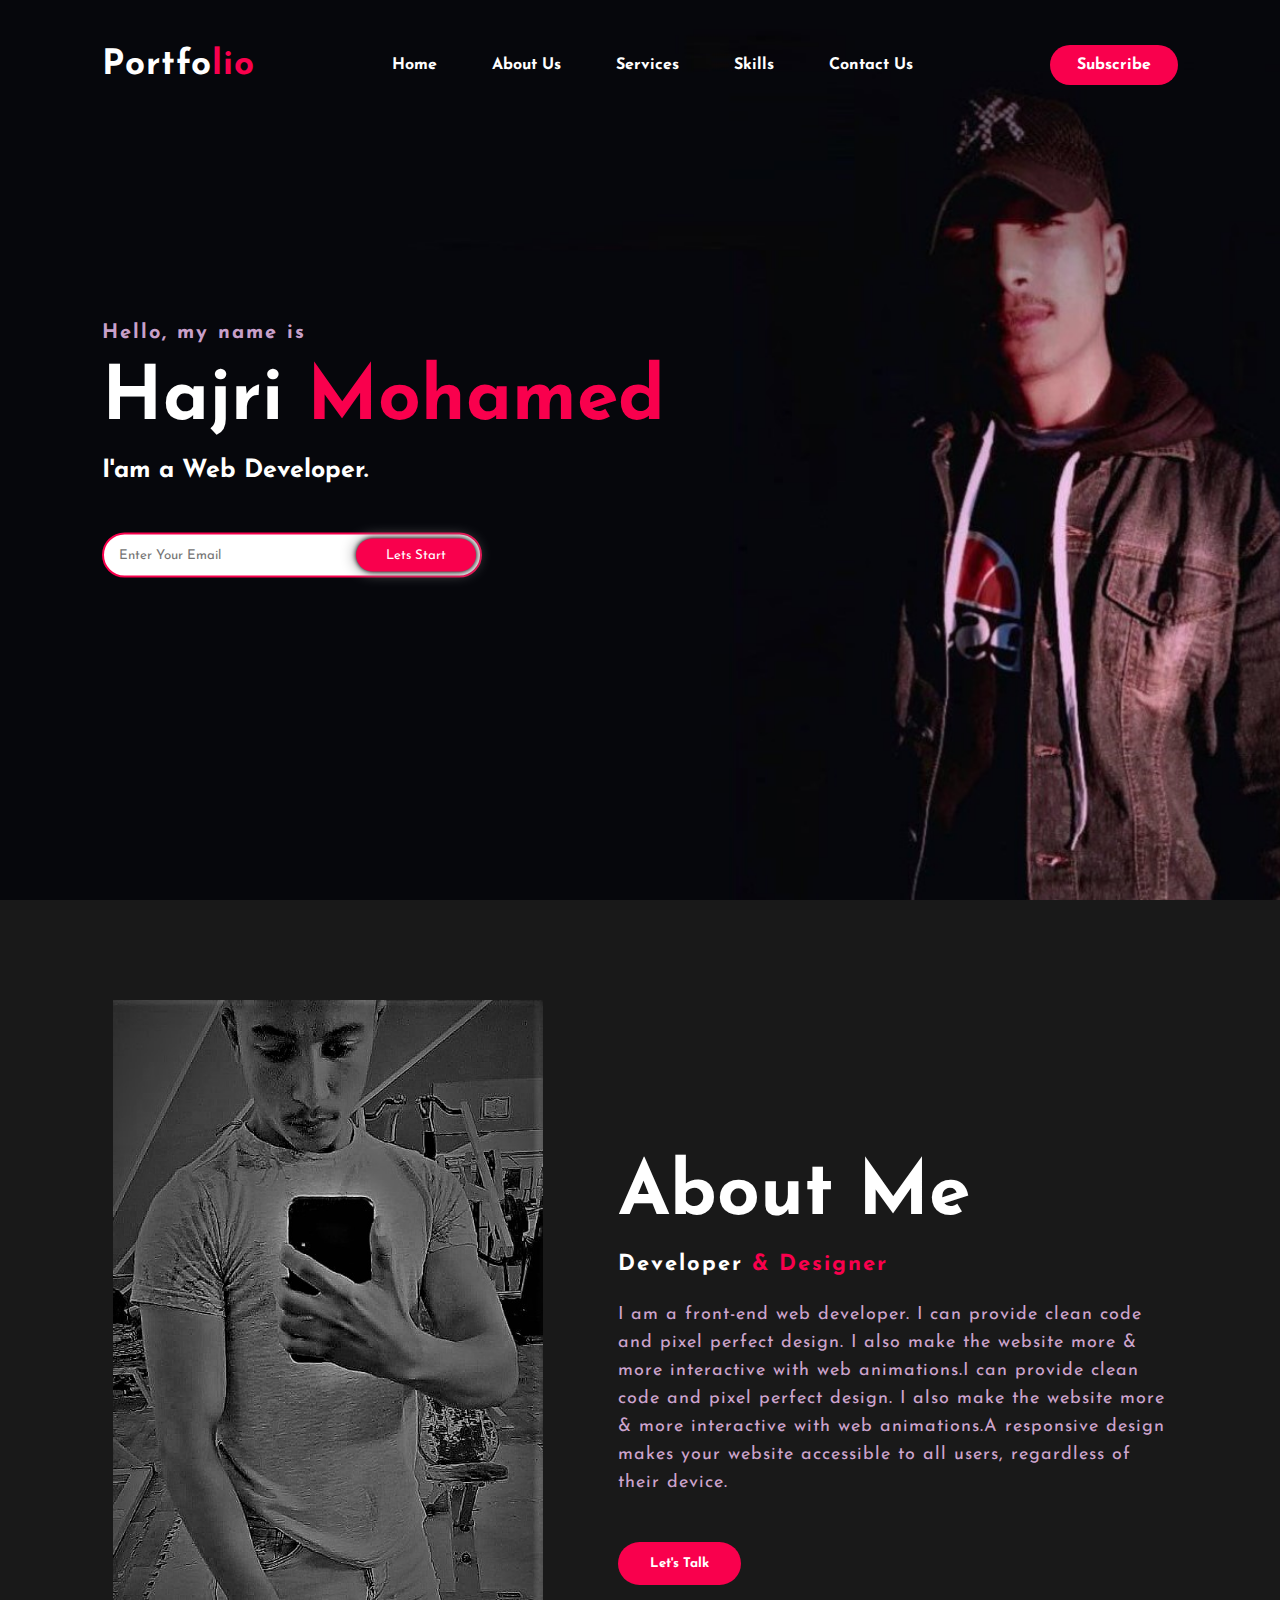
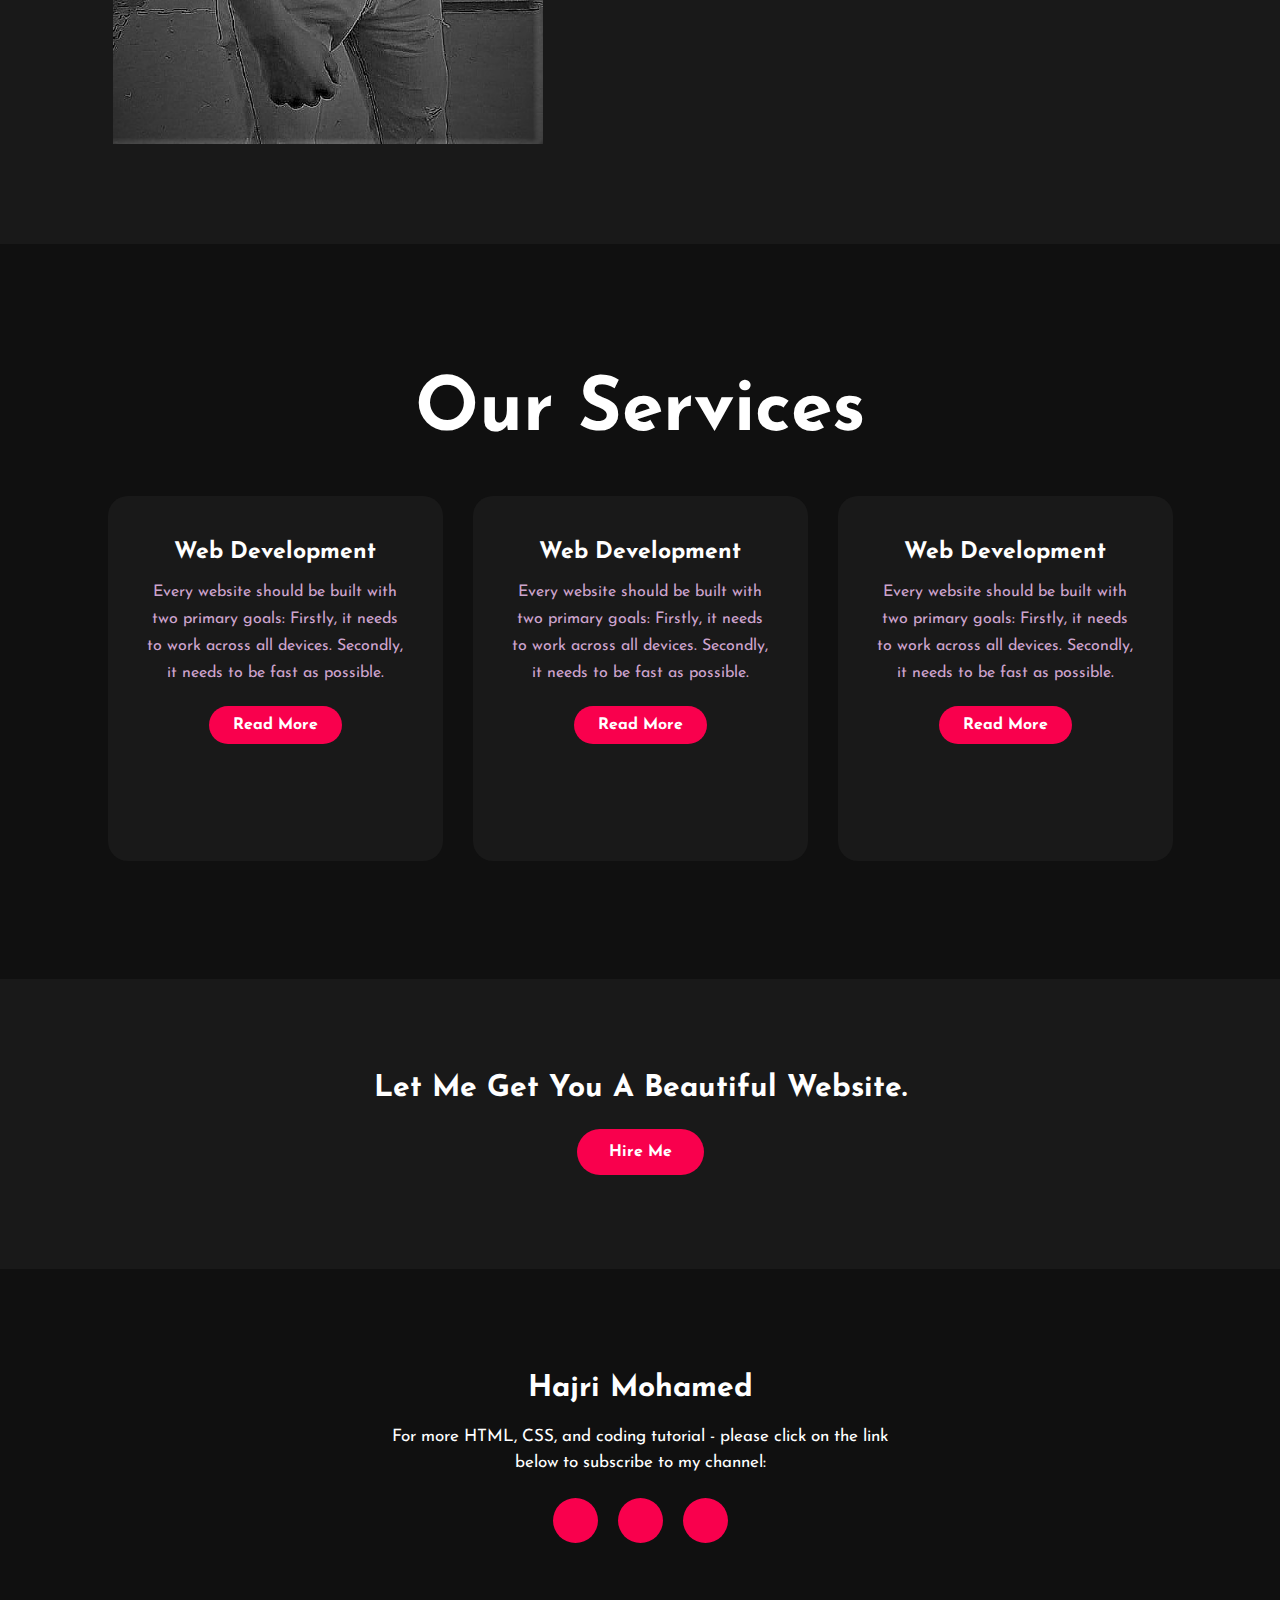
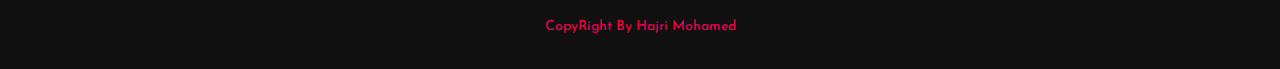
==== index.html @ 7819dc42 "Add files via upload" ====
<!DOCTYPE html>
<html>
<head>
	<title>Hajri-Mohamed</title>
	<link rel="stylesheet" type="text/css" href="css/style.css">

	<link rel="preconnect" href="https://fonts.gstatic.com">
  <link href="https://fonts.googleapis.com/css2?family=Josefin+Sans:ital,wght@0,100;0,200;0,300;0,400;0,500;0,600;0,700;1,100;1,200;1,300;1,400;1,500;1,600;1,700&display=swap" rel="stylesheet">

  <link rel="stylesheet" href="https://cdnjs.cloudflare.com/ajax/libs/font-awesome/5.15.3/css/all.min.css" integrity="sha512-iBBXm8fW90+nuLcSKlbmrPcLa0OT92xO1BIsZ+ywDWZCvqsWgccV3gFoRBv0z+8dLJgyAHIhR35VZc2oM/gI1w==" crossorigin="anonymous" referrerpolicy="no-referrer" />

</head>
<body>
	<!----hero Section start---->

	<div class="hero">
		<nav>
			<h2 class="logo">Portfo<span>lio</span></h2>
			<ul>
				<li><a href="#">Home</a></li>
				<li><a href="#">About Us</a></li>
				<li><a href="#">Services</a></li>
				<li><a href="#">Skills</a></li>
				<li><a href="#">Contact Us</a></li>
			</ul>
			<a href="#" class="btn">Subscribe</a>
		</nav>

		<div class="content">
			<h4>Hello, my name is</h4>
			<h1>Hajri <span>Mohamed</span></h1>
			<h3>I'am a Web Developer.</h3>
			<div class="newslatter">
				<form>
					<input type="email" name="email" id="mail" placeholder="Enter Your Email">
					<input type="submit" name="submit" value="Lets Start">
				</form>
			</div>
		</div>
	</div>

	<!----About section start---->
	<section class="about">
		<div class="main">
			<img src="img/main-img.png">
			<div class="about-text">
				<h2>About Me</h2>
				<h5>Developer <span>& Designer</span></h5>
				<p>I am a front-end web developer. I can provide clean code and pixel perfect design. I also make the website more & more interactive with web animations.I can provide clean code and pixel perfect design. I also make the website more & more interactive with web animations.A responsive design makes your website accessible to all users, regardless of their device.</p>
				<button type="button">Let's Talk</button>
			</div>
		</div>
	</section>

	<!-----service section start----------->
	<div class="service">
		<div class="title">
			<h2>Our Services</h2>
		</div>

		<div class="box">
			<div class="card">
				<i class="fas fa-bars"></i>
				<h5>Web Development</h5>
				<div class="pra">
					<p>Every website should be built with two primary goals: Firstly, it needs to work across all devices. Secondly, it needs to be fast as possible.</p>

					<p style="text-align: center;">
						<a class="button" href="#">Read More</a>
					</p>
				</div>
			</div>

			<div class="card">
				<i class="far fa-user"></i>
				<h5>Web Development</h5>
				<div class="pra">
					<p>Every website should be built with two primary goals: Firstly, it needs to work across all devices. Secondly, it needs to be fast as possible.</p>

					<p style="text-align: center;">
						<a class="button" href="#">Read More</a>
					</p>
				</div>
			</div>

			<div class="card">
				<i class="far fa-bell"></i>
				<h5>Web Development</h5>
				<div class="pra">
					<p>Every website should be built with two primary goals: Firstly, it needs to work across all devices. Secondly, it needs to be fast as possible.</p>

					<p style="text-align: center;">
						<a class="button" href="#">Read More</a>
					</p>
				</div>
			</div>
		</div>
	</div>

	<!------Contact Me------>
	<div class="contact-me">
		<p>Let Me Get You A Beautiful Website.</p>
		<a class="button-two" href="#">Hire Me</a>
	</div>

	<!------footer start--------->
	<footer>
		<p>Hajri Mohamed</p>
		<p>For more HTML, CSS, and coding tutorial - please click on the link below to subscribe to my channel:</p>
		<div class="social">
			<a href="https://www.facebook.com/mohamedalpha/"><i class="fab fa-facebook-f"></i></a>
			<a href="https://www.instagram.com/hajri_midou/"><i class="fab fa-instagram"></i></a>
			<a href="https://github.com/hajrimohamed?fbclid=IwAR0RcIF5o2q0RUpgaO74DhGq7Skg6_Xa5xLlDIElx37728dCG7H6GBGHqf4"><i class="fab fa-dribbble"></i></a>
		</div>
		<p class="end">CopyRight By Hajri Mohamed</p>
	</footer>
</body>
</html>
---- css/style.css ----
*{
	padding: 0;
	margin: 0;
	font-family: 'Josefin Sans', sans-serif;
	box-sizing: border-box;
}
.hero{
	height: 100vh;
	width: 100%;
	background-image: url(../img/background.jpg);
	background-size: cover;
	background-position: center;
}
nav{
	display: flex;
	align-items: center;
	justify-content: space-between;
	padding-top: 45px;
	padding-left: 8%;
	padding-right: 8%;
}
.logo{
	color: white;
	font-size: 35px;
	letter-spacing: 1px;
	cursor: pointer;
}
span{
	color: #f9004d;
}
nav ul li{
	list-style-type: none;
	display: inline-block;
	padding: 10px  25px;
}
nav ul li a{
	color: white;
	text-decoration: none;
	font-weight: bold;
	text-transform: capitalize;
}
nav ul li a:hover{
	color: #f9004d;
	transition: .4s;
}
.btn{
	background-color:#f9004d;
	color: white;
	text-decoration: none;
	border: 2px solid transparent;
	font-weight: bold;
	padding: 10px 25px;
	border-radius: 30px;
	transition: transform .4s; 
}
.btn:hover{
	transform: scale(1.2);
}
.content{
	position: absolute;
	top: 50%;
	left:8%;
	transform: translateY(-50%);
}
h1{
	color: white;
	margin: 20px 0px 20px;
	font-size: 75px;
}
h3{
	color: white;
	font-size: 25px;
	margin-bottom: 50px;
}
h4{
	color: #fcfc;
	letter-spacing: 2px;
	font-size: 20px;
}
.newslatter form{
	width: 380px;
	max-width: 100%;
	position: relative;
}
.newslatter form input:first-child{
	display: inline-block;
	width: 100%;
	padding: 14px 130px 14px 15px;
	border: 2px solid #f9004d;
	outline: none;
	border-radius: 30px;
}
.newslatter form input:last-child{
	position: absolute;
	display: inline-block;
	outline: none;
	border: none;
	padding: 10px 30px;
	border-radius: 30px;
	background-color:#f9004d;
	color: white;
	box-shadow: 0px 0px 5px #000, 0px 0px 15px #858585;
	top: 6px;
	right: 6px; 
}

.about{
	width: 100%;
	padding: 100px 0px;
	background-color: #191919;
}
.about img{
	height: auto;
	width: 430px;
}
.about-text{
	width: 550px;
}
.main{
	width: 1130px;
	max-width: 95%;
	margin: 0 auto;
	display: flex;
	align-items: center;
	justify-content: space-around;
}
.about-text h2{
	color: white;
	font-size: 75px;
	text-transform: capitalize;
	margin-bottom: 20px;
}
.about-text h5{
	color: white;
	letter-spacing: 2px;
	font-size: 22px;
	margin-bottom: 25px;
	text-transform: capitalize;
}
.about-text p{
	color: #fcfc;
	letter-spacing: 1px;
	line-height: 28px;
	font-size: 18px;
	margin-bottom: 45px;
}
button{
	background-color:#f9004d;
	color: white;
	text-decoration: none;
	border: 2px solid transparent;
	font-weight: bold;
	padding: 13px 30px;
	border-radius: 30px;
	transition: .4s; 
}
button:hover{
	background-color: transparent;
	border: 2px solid #f9004d;
	cursor: pointer;
}

.service{
	background: #101010;
	width: 100%;
	padding: 100px 0px;
}
.title h2{
	color: white;
	font-size: 75px;
	width: 1130px;
	margin: 30px auto;
	text-align: center;
}
.box{
	display: flex;
	justify-content: center;
	align-items: center;
	min-height: 400px;
}
.card{
	height: 365px;
	width: 335px;
	padding: 20px 35px;
	background: #191919;
	border-radius: 20px;
	margin: 15px;
	position: relative;
	overflow: hidden;
	text-align: center;
}
.card i{
	font-size: 50px;
	display: block;
	text-align: center;
	margin: 25px 0px;
	color: #f9004d;

}
h5{
	color: white;
	font-size: 23px;
	margin-bottom: 15px;
}
.pra p{
	color: #fcfc;
	font-size: 16px;
	line-height: 27px;
	margin-bottom: 25px;
}
.card .button{
	background-color:#f9004d;
	color: white;
	text-decoration: none;
	border: 2px solid transparent;
	font-weight: bold;
	padding: 9px 22px;
	border-radius: 30px;
	transition: .4s; 
}
.card .button:hover{
	background-color: transparent;
	border: 2px solid #f9004d;
	cursor: pointer;
}
.contact-me{
	width: 100%;
	height: 290px;
	background: #191919;
	display: flex;
	align-items: center;
	flex-direction: column;
	justify-content: center;
}
.contact-me p{
	color: white;
	font-size: 30px;
	font-weight: bold;
	margin-bottom: 25px;
}
.contact-me .button-two{
	background-color:#f9004d;
	color: white;
	text-decoration: none;
	border: 2px solid transparent;
	font-weight: bold;
	padding: 13px 30px;
	border-radius: 30px;
	transition: .4s; 
}
.contact-me .button-two:hover{
	background-color: transparent;
	border: 2px solid #f9004d;
	cursor: pointer;
}
footer{
	position: relative;
	width: 100%;
	height: 400px;
	background: #101010;
	display: flex;
	flex-direction: column;
	align-items: center;
	justify-content: center;
}
footer p:nth-child(1){
	font-size: 30px;
	color: white;
	margin-bottom: 20px;
	font-weight: bold;
}
footer p:nth-child(2){
	color: white;
	font-size: 17px;
	width: 500px;
	text-align: center;
	line-height: 26px;
}
.social{
	display: flex;
}
.social a{
	width: 45px;
	height: 45px;
	display: flex;
	align-items: center;
	justify-content: center;
	background:  #f9004d;
	border-radius: 50%;
	margin: 22px 10px;
	color: white;
	text-decoration: none;
	font-size: 20px;
}
.social a:hover{
	transform: scale(1.3);
	transition: .3s;
}
.end{
	position: absolute;
	color:#f9004d;
	bottom: 35px;
	font-size: 14px; 
}
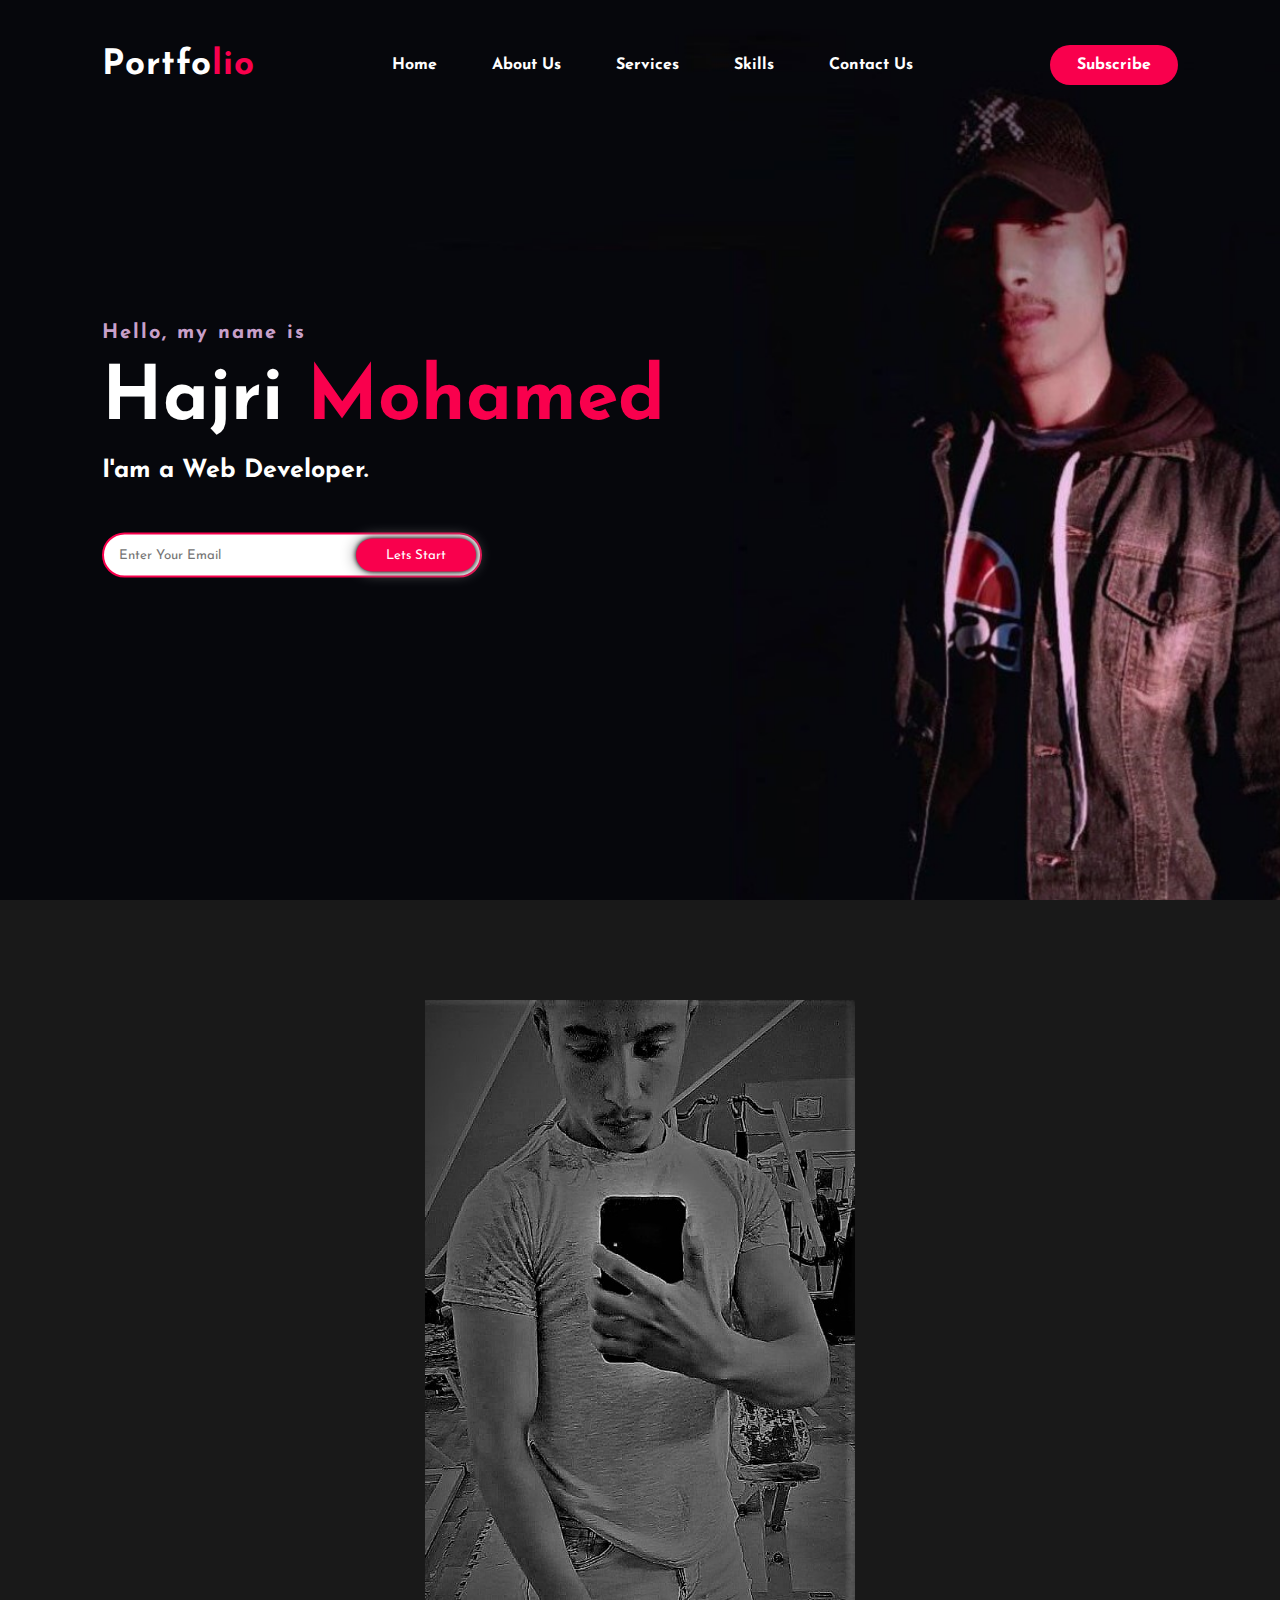
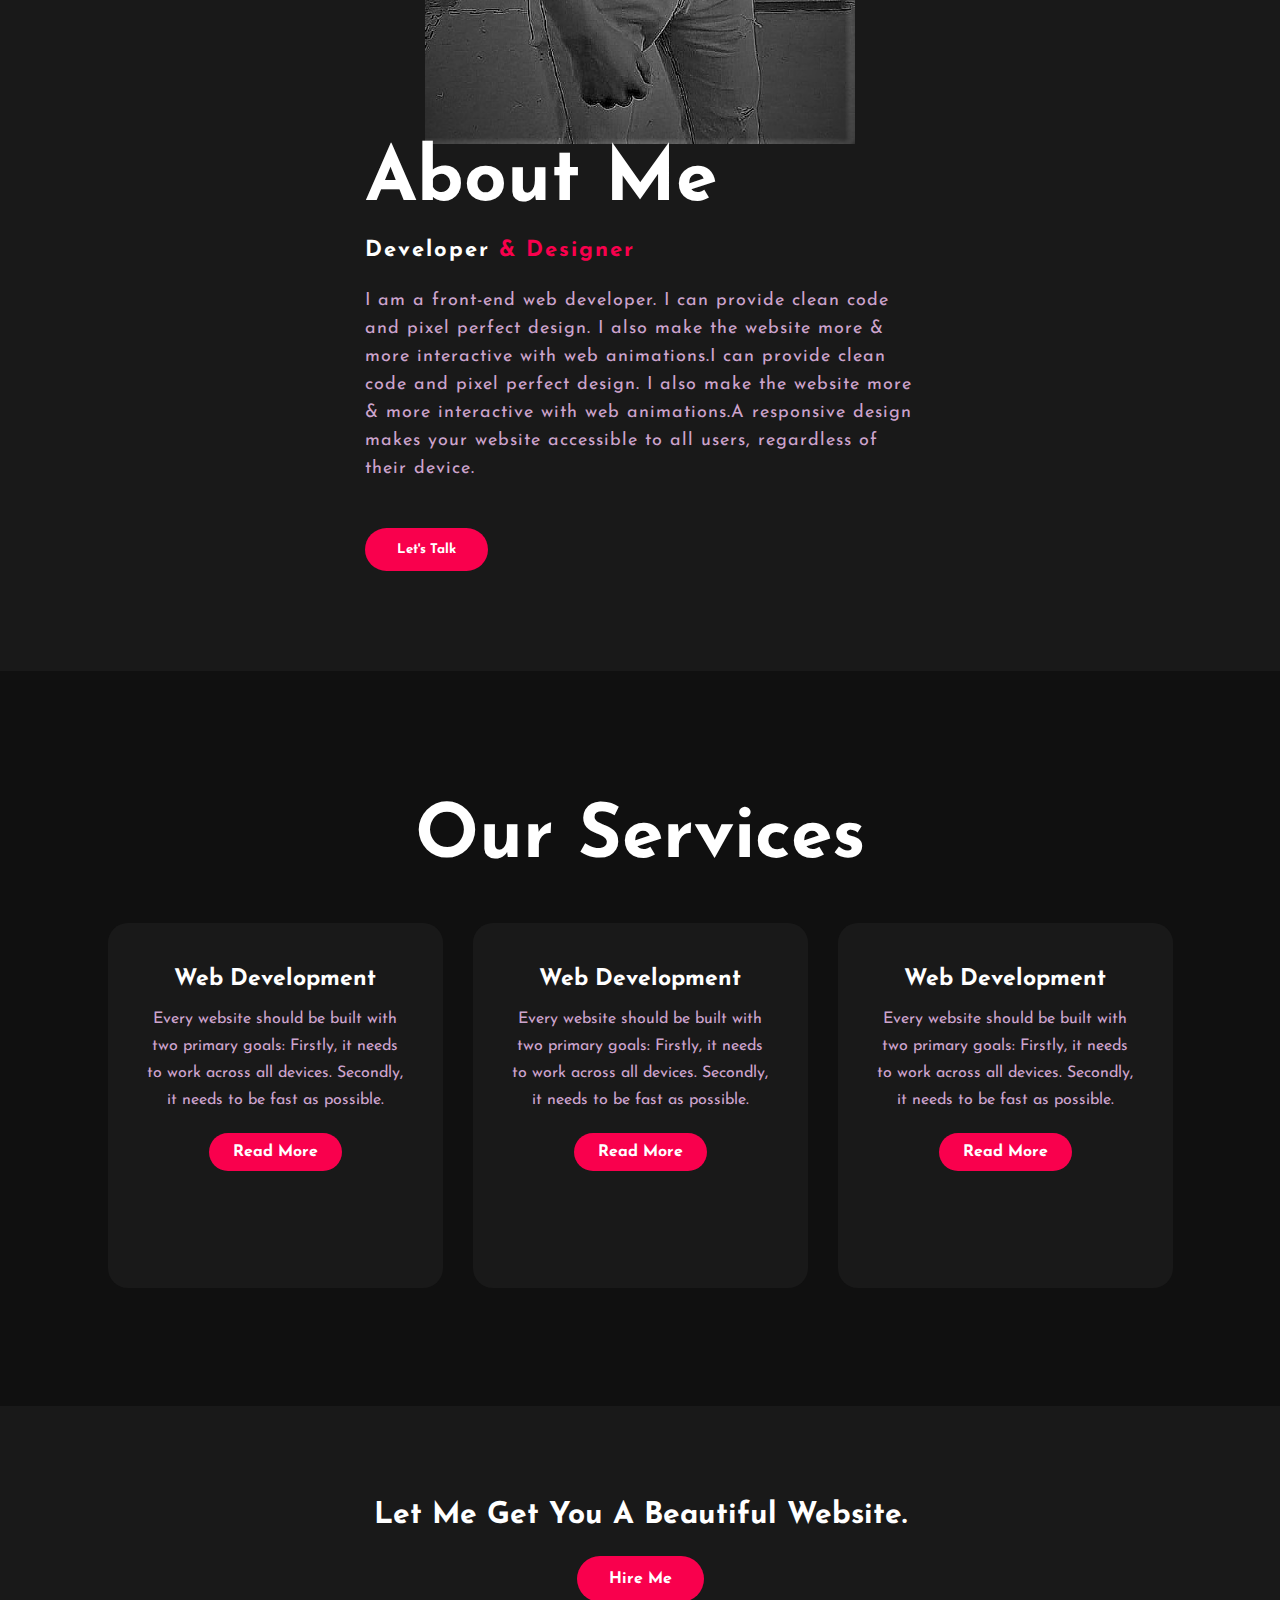
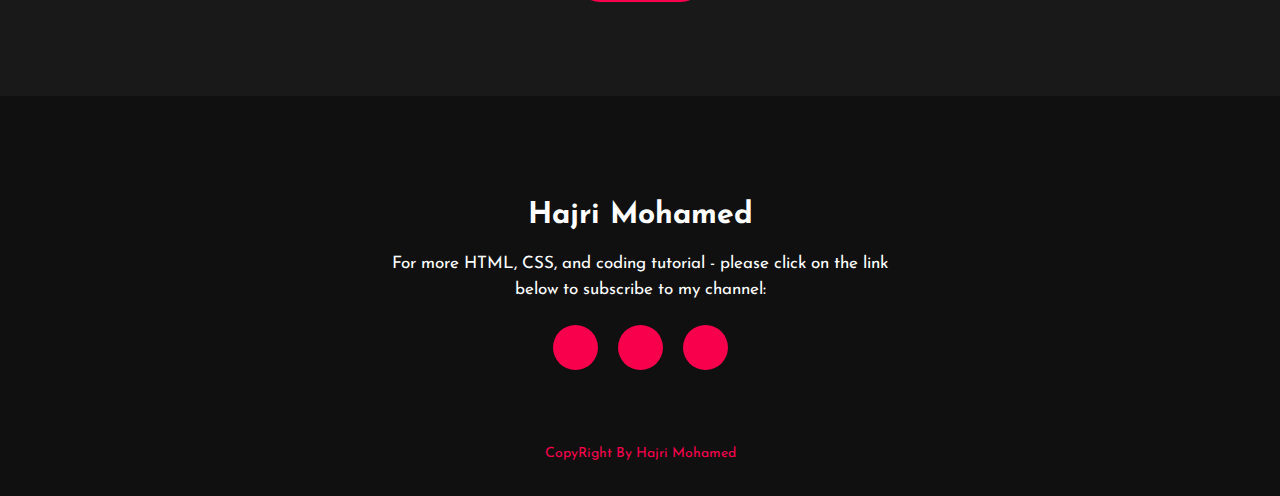
==== commit 44871577: "Add files via upload" ====
--- a/index.html
+++ b/index.html
@@ -8,7 +8,8 @@
   <link href="https://fonts.googleapis.com/css2?family=Josefin+Sans:ital,wght@0,100;0,200;0,300;0,400;0,500;0,600;0,700;1,100;1,200;1,300;1,400;1,500;1,600;1,700&display=swap" rel="stylesheet">
 
   <link rel="stylesheet" href="https://cdnjs.cloudflare.com/ajax/libs/font-awesome/5.15.3/css/all.min.css" integrity="sha512-iBBXm8fW90+nuLcSKlbmrPcLa0OT92xO1BIsZ+ywDWZCvqsWgccV3gFoRBv0z+8dLJgyAHIhR35VZc2oM/gI1w==" crossorigin="anonymous" referrerpolicy="no-referrer" />
-
+  <meta thhp-eauiv="X-UA-Compatible" content="IE=edge , chrome=1">
+  <meta name=""viewport" content=""width=device-width, initial-scale="1.0">
 </head>
 <body>
 	<!----hero Section start---->
--- a/css/style.css
+++ b/css/style.css
@@ -10,6 +10,8 @@
 	background-image: url(../img/background.jpg);
 	background-size: cover;
 	background-position: center;
+	flex-direction: column;
+	align-items: center;
 }
 nav{
 	display: flex;
@@ -123,6 +125,8 @@
 	display: flex;
 	align-items: center;
 	justify-content: space-around;
+	flex-direction: column;
+	align-items: center;
 }
 .about-text h2{
 	color: white;
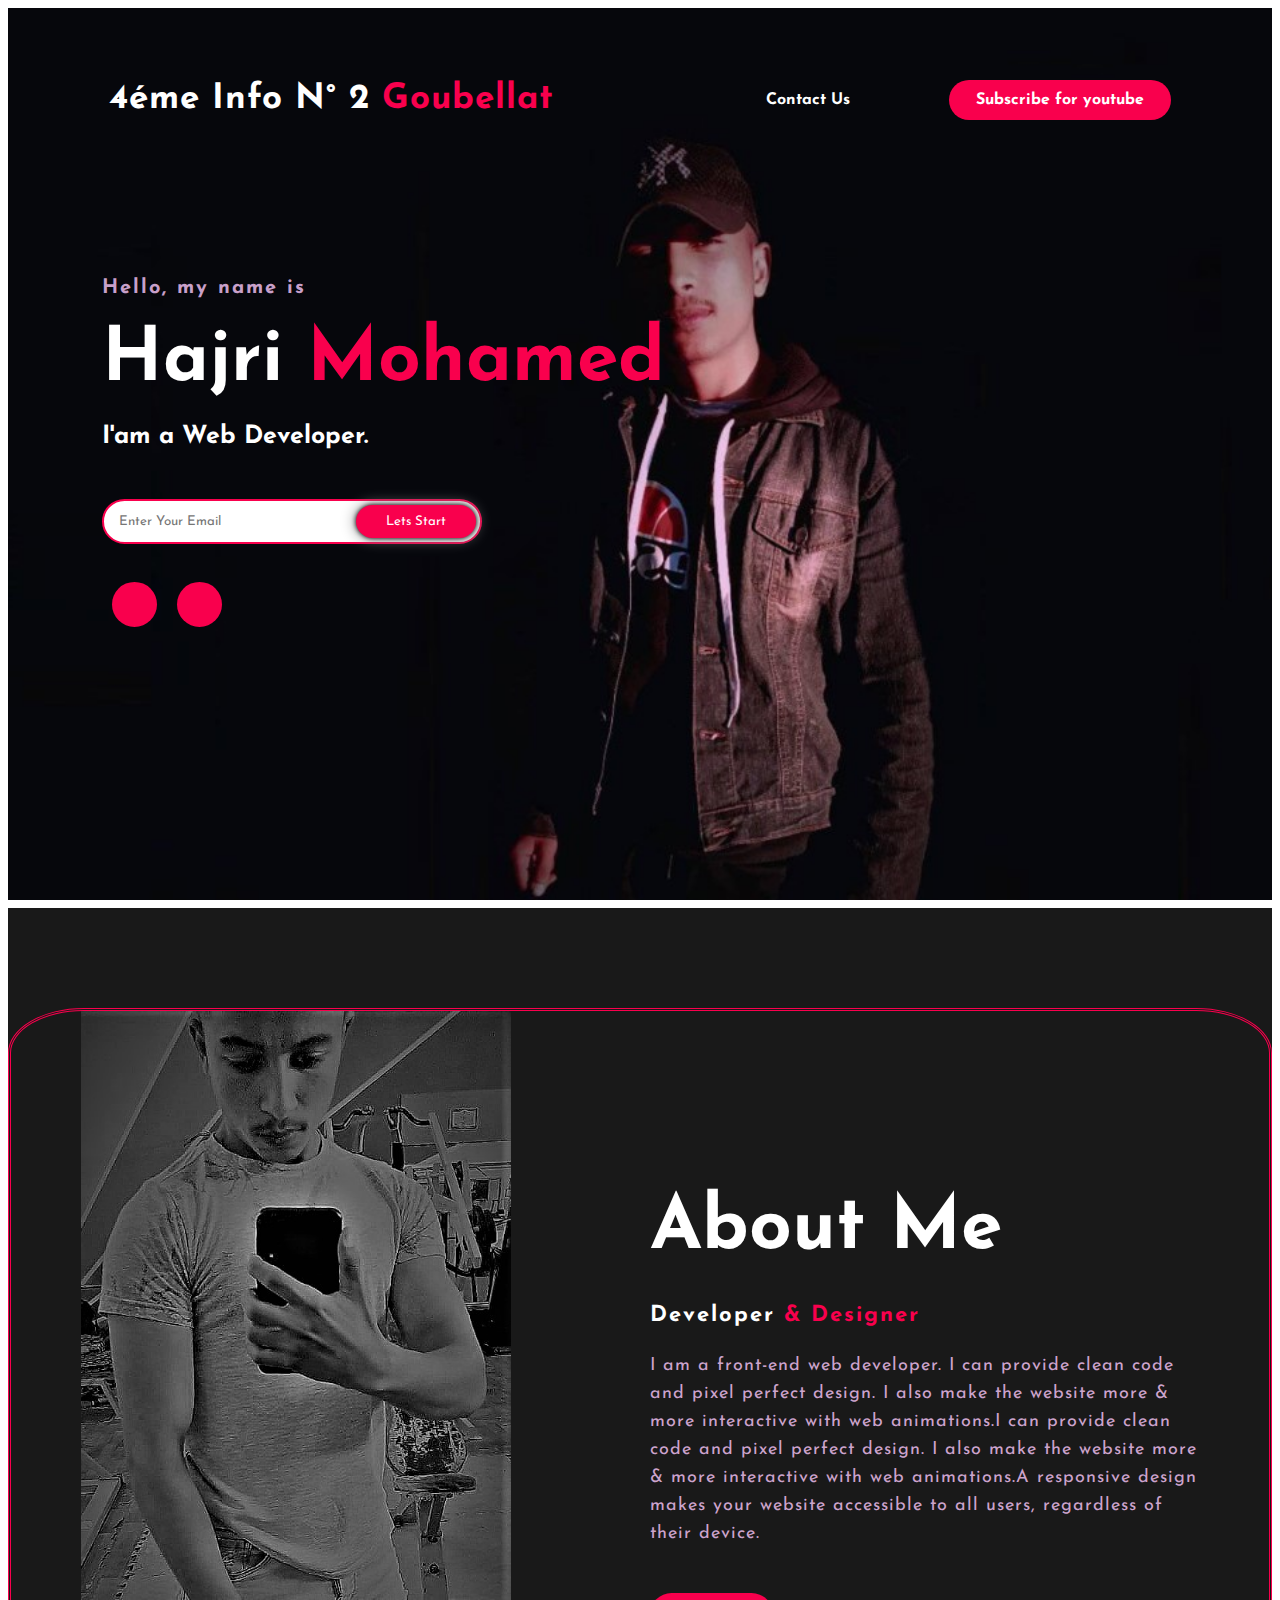
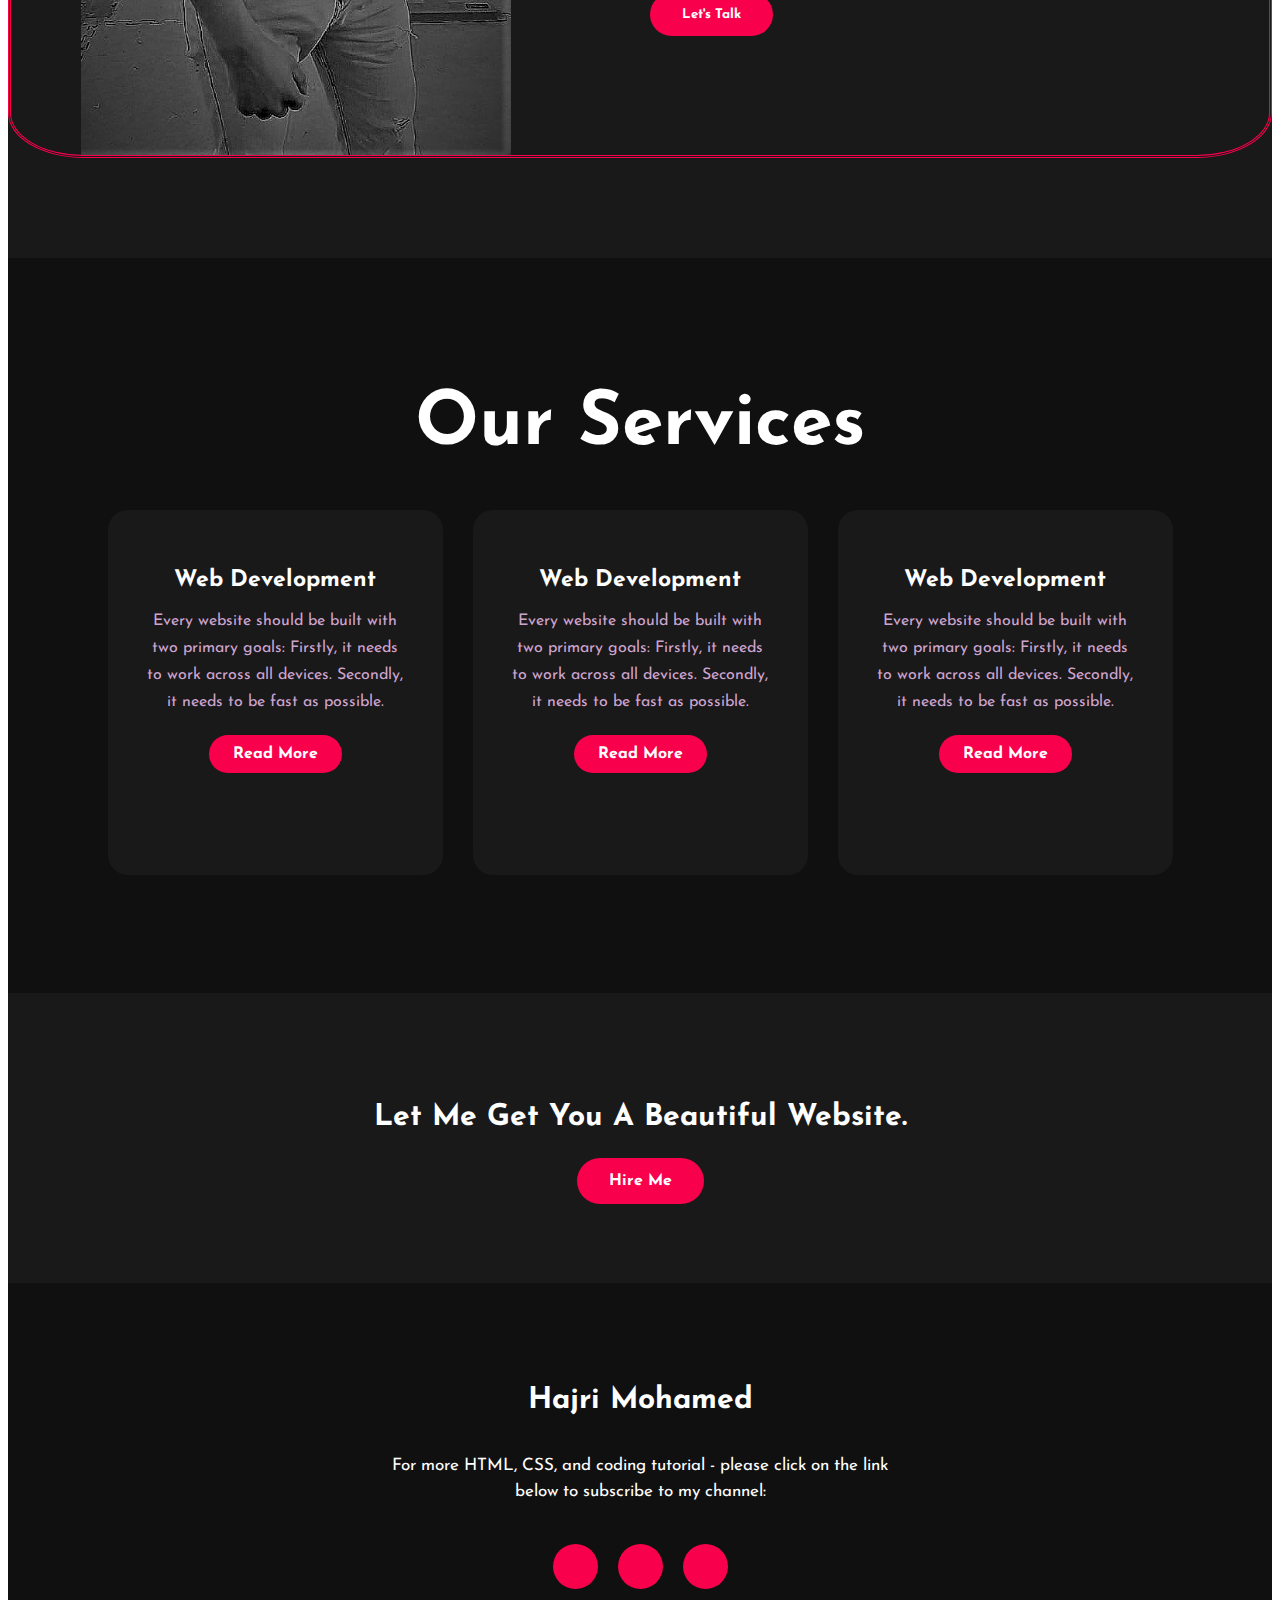
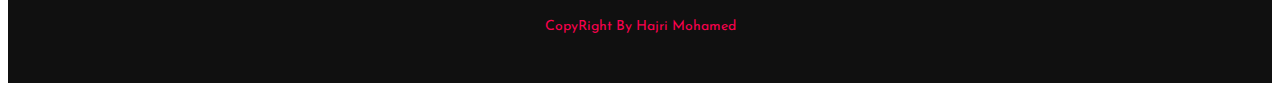
==== commit 9bff72b0: "Add files via upload" ====
--- a/index.html
+++ b/index.html
@@ -13,31 +13,44 @@
 </head>
 <body>
 	<!----hero Section start---->
-
+	<header>
 	<div class="hero">
 		<nav>
-			<h2 class="logo">Portfo<span>lio</span></h2>
+			<h2 class="logo">4éme Info N° 2<span> Goubellat</span></h2>
+			<p>
+
+
+
+				
+			</p>
 			<ul>
-				<li><a href="#">Home</a></li>
-				<li><a href="#">About Us</a></li>
-				<li><a href="#">Services</a></li>
-				<li><a href="#">Skills</a></li>
 				<li><a href="#">Contact Us</a></li>
 			</ul>
-			<a href="#" class="btn">Subscribe</a>
+			<a href="https://www.youtube.com/channel/UC2hRZ5zPOb7Z1HympjXGqew" class="btn">Subscribe for youtube</a>
 		</nav>
+	</header>
+
 
 		<div class="content">
 			<h4>Hello, my name is</h4>
-			<h1>Hajri <span>Mohamed</span></h1>
+			<h1 class="x">Hajri <span>Mohamed</span></h1>
 			<h3>I'am a Web Developer.</h3>
 			<div class="newslatter">
 				<form>
 					<input type="email" name="email" id="mail" placeholder="Enter Your Email">
 					<input type="submit" name="submit" value="Lets Start">
 				</form>
+				<p>
+					<p><p></p>
+				<p></p></p>
+				</p>
+				<div class="social">
+					<a href="https://www.facebook.com/mohamedalpha/"><i class="fab fa-facebook-f"></i></a>
+					<a href="https://www.instagram.com/hajri_midou/"><i class="fab fa-instagram"></i></a>
+				</div>
 			</div>
 		</div>
+		
 	</div>
 
 	<!----About section start---->
--- a/css/style.css
+++ b/css/style.css
@@ -1,17 +1,17 @@
+@import url('https://fonts.googleapis.com/css2?family=Poppins:ital,wght@0,100;0,200;0,300;0,400;0,500;0,600;0,700;0,800;0,900;1,100;1,200;1,300;1,400;1,500;1,600;1,700;1,800;1,900&display=swap');
 *{
-	padding: 0;
-	margin: 0;
+	
 	font-family: 'Josefin Sans', sans-serif;
 	box-sizing: border-box;
 }
 .hero{
-	height: 100vh;
-	width: 100%;
-	background-image: url(../img/background.jpg);
-	background-size: cover;
-	background-position: center;
-	flex-direction: column;
-	align-items: center;
+	width: 100%;
+    min-height: 100vh;
+    align-items: center;
+    background: url(../img/background.jpg)no-repeat ;
+    background-size: cover;
+    background-position: center;
+    background-attachment: fixed;
 }
 nav{
 	display: flex;
@@ -119,14 +119,16 @@
 	width: 550px;
 }
 .main{
-	width: 1130px;
-	max-width: 95%;
+	width:1300px;
+	max-width: 100%;
 	margin: 0 auto;
 	display: flex;
 	align-items: center;
 	justify-content: space-around;
-	flex-direction: column;
-	align-items: center;
+	border-style: double;
+	border-color: #f9004d;
+	border-radius: 6%;
+	
 }
 .about-text h2{
 	color: white;
@@ -305,4 +307,32 @@
 	color:#f9004d;
 	bottom: 35px;
 	font-size: 14px; 
-}+}
+
+@media (max-width:641px){
+	
+	.hero{
+		min-height:20vh;
+	}
+	.content{
+		position: absolute;
+	    top: 20%;
+	    left:2%;
+	    transform: translateY(-10%);
+
+	}
+	.hero-content h2{
+        font-size: 1em;
+    }
+
+    .hero-content h3{
+        font-size: 1.6em;
+    }
+
+
+
+	
+	
+	}
+	
+
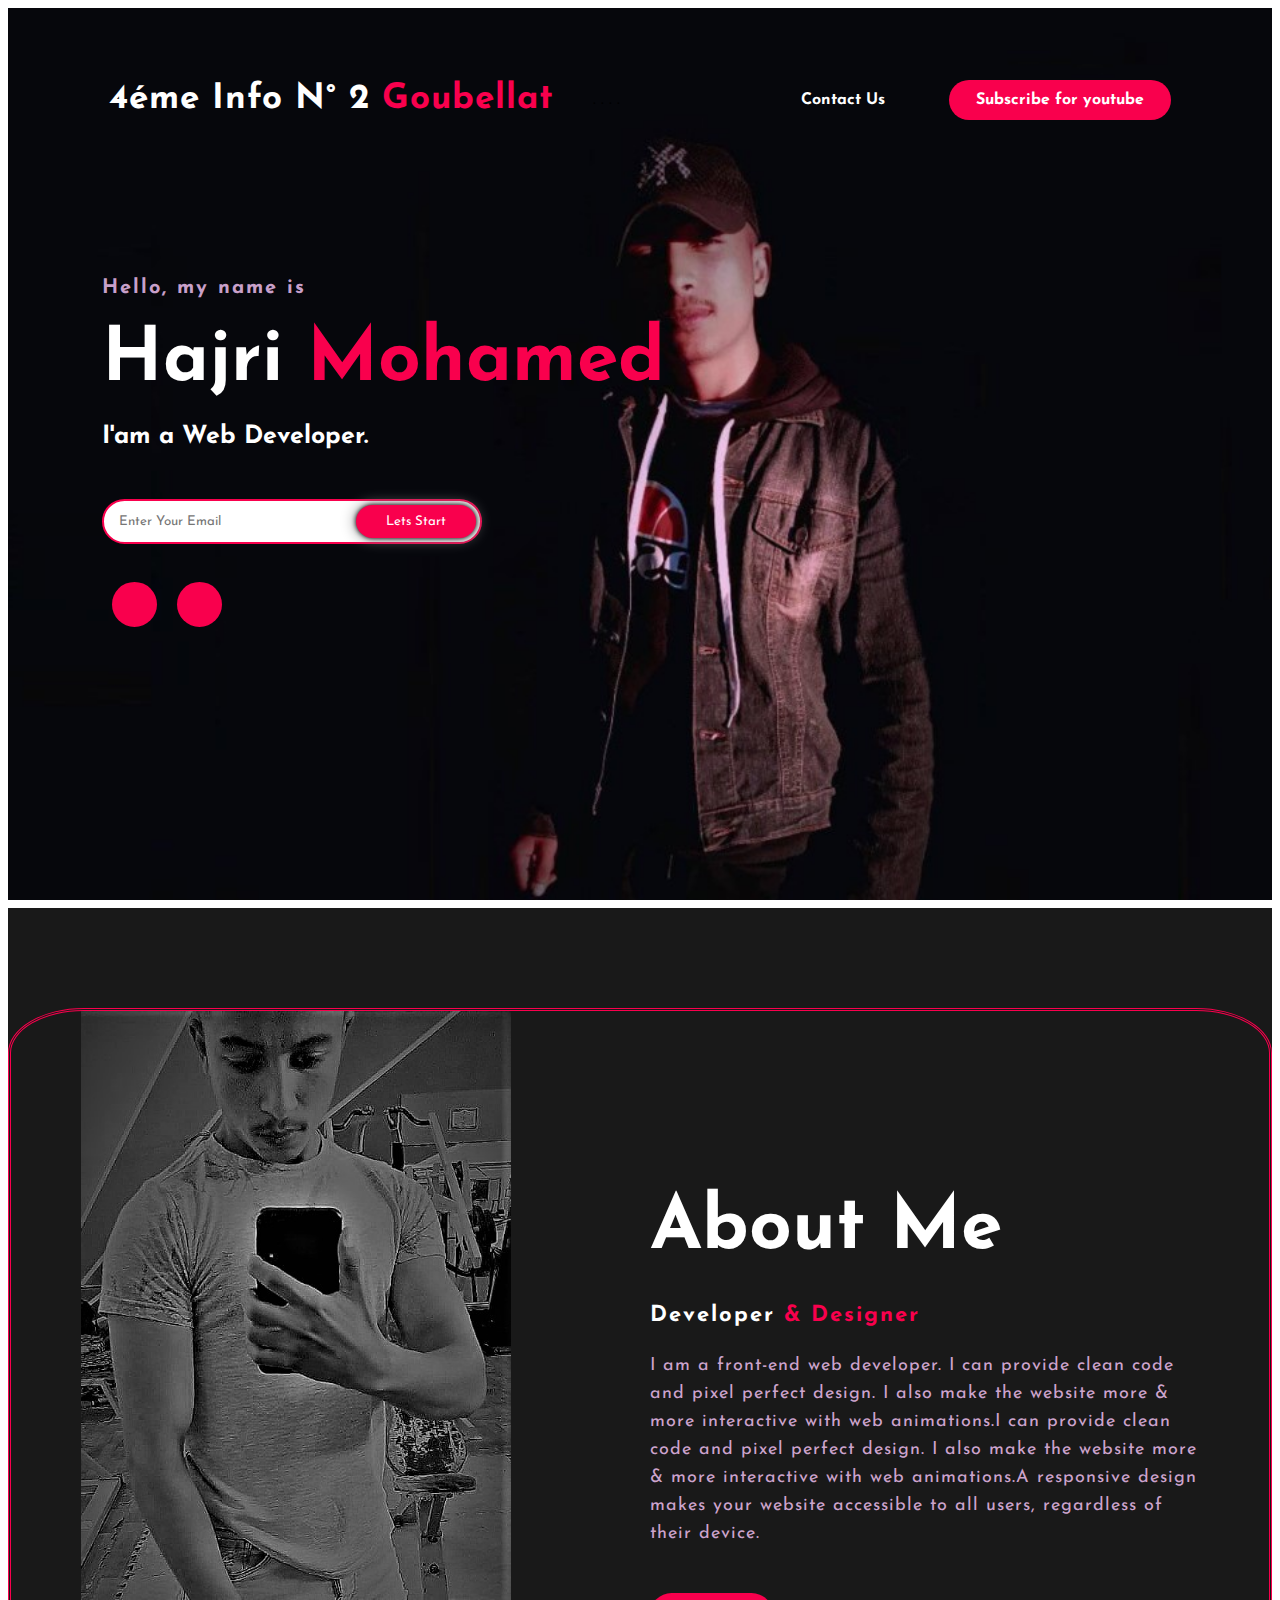
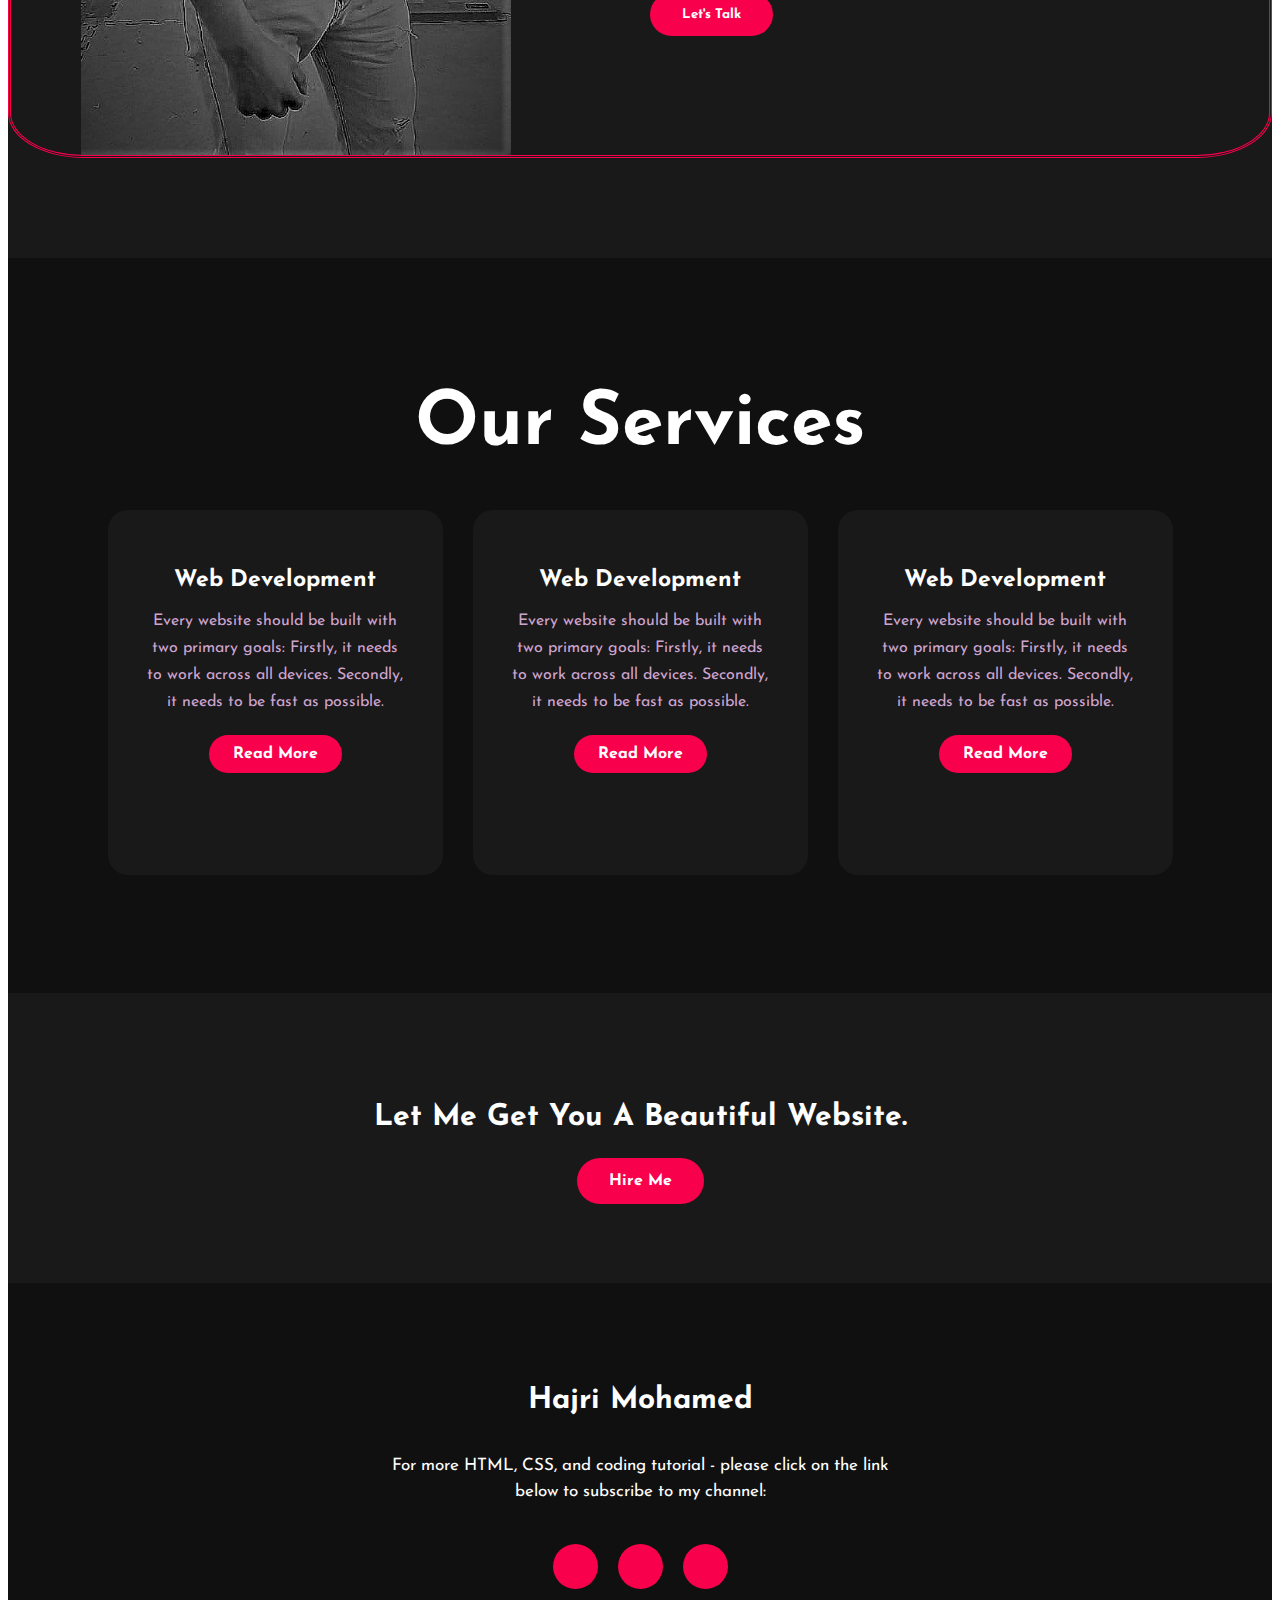
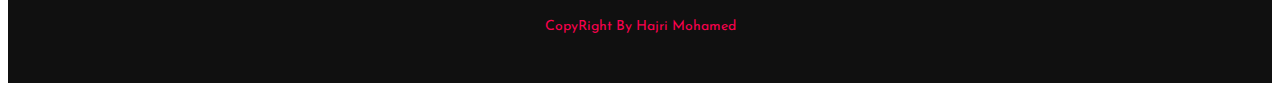
==== commit 0b4a25c7: "Add files via upload" ====
--- a/index.html
+++ b/index.html
@@ -18,10 +18,20 @@
 		<nav>
 			<h2 class="logo">4éme Info N° 2<span> Goubellat</span></h2>
 			<p>
+               .
+			   . 
+			   . 
+			   . 
+			   
 
 
 
-				
+			</p>
+			<p>
+
+			</p>
+			<p>
+
 			</p>
 			<ul>
 				<li><a href="#">Contact Us</a></li>
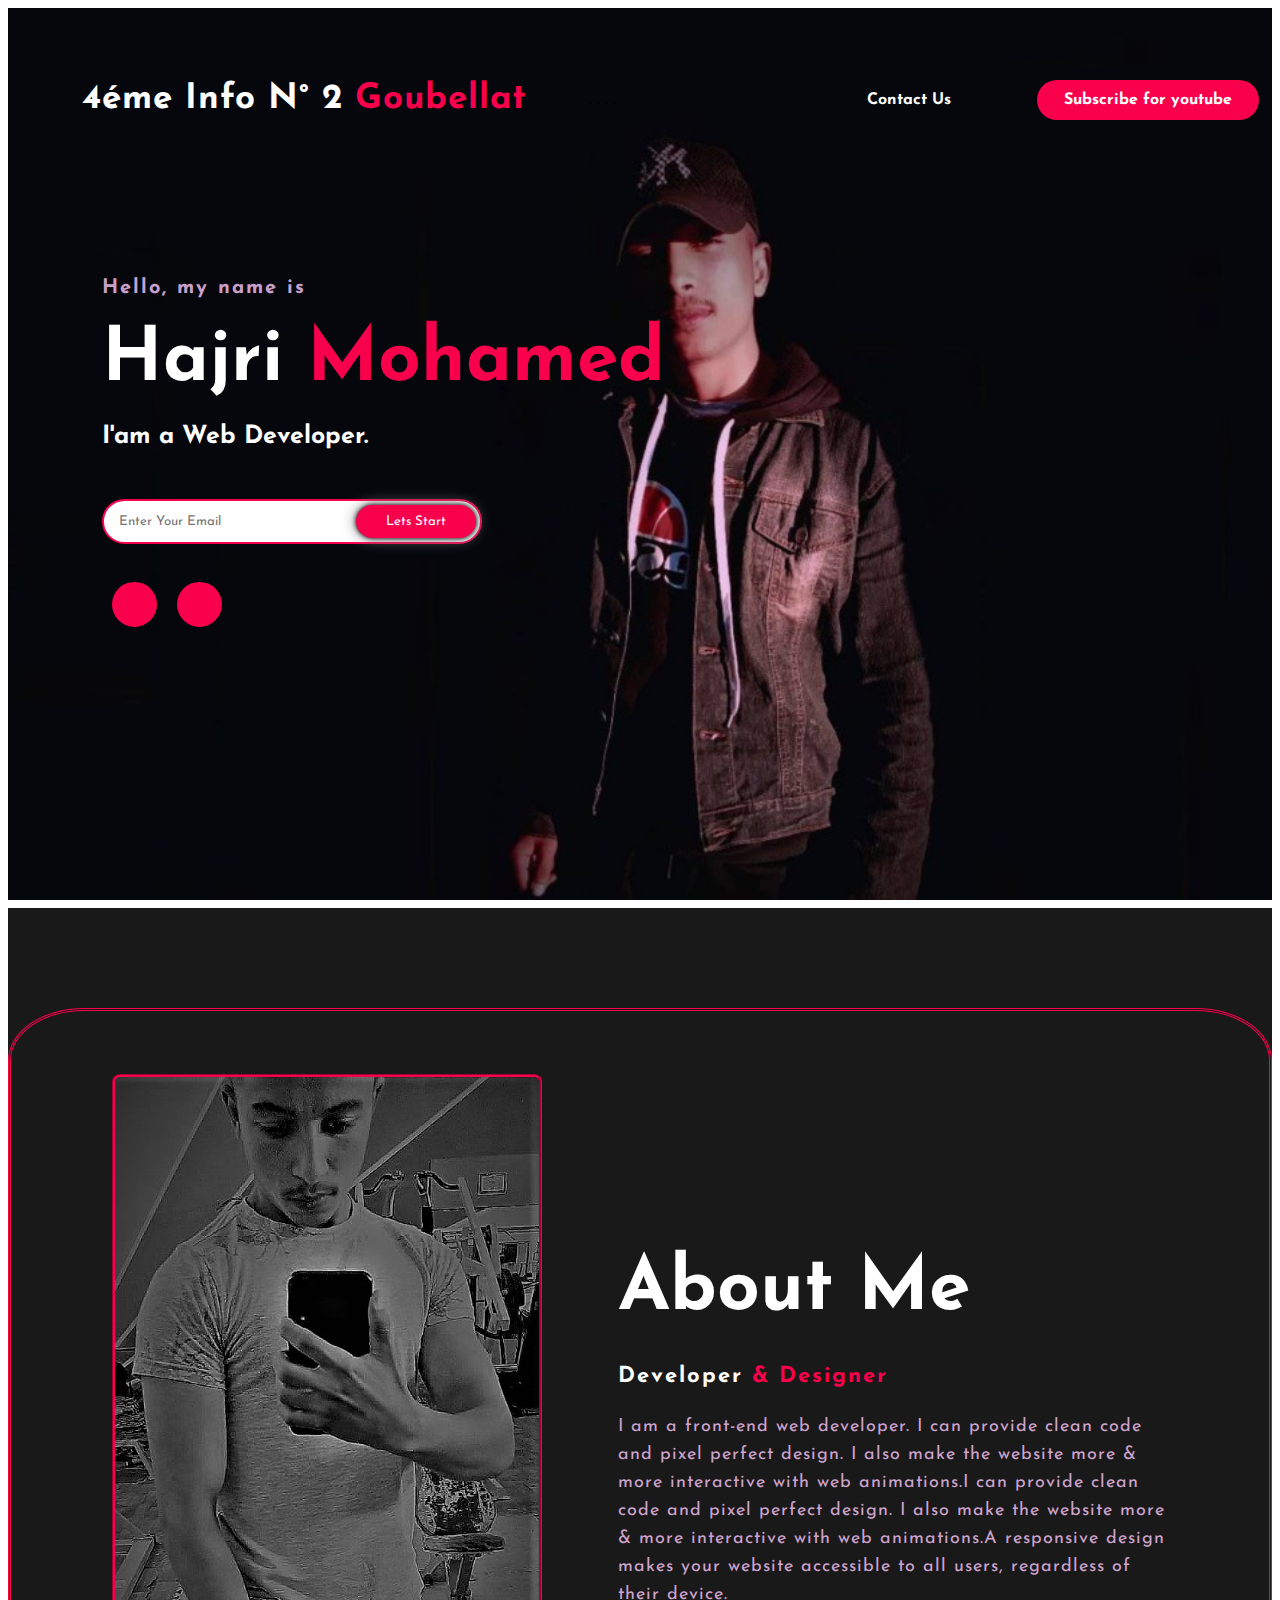
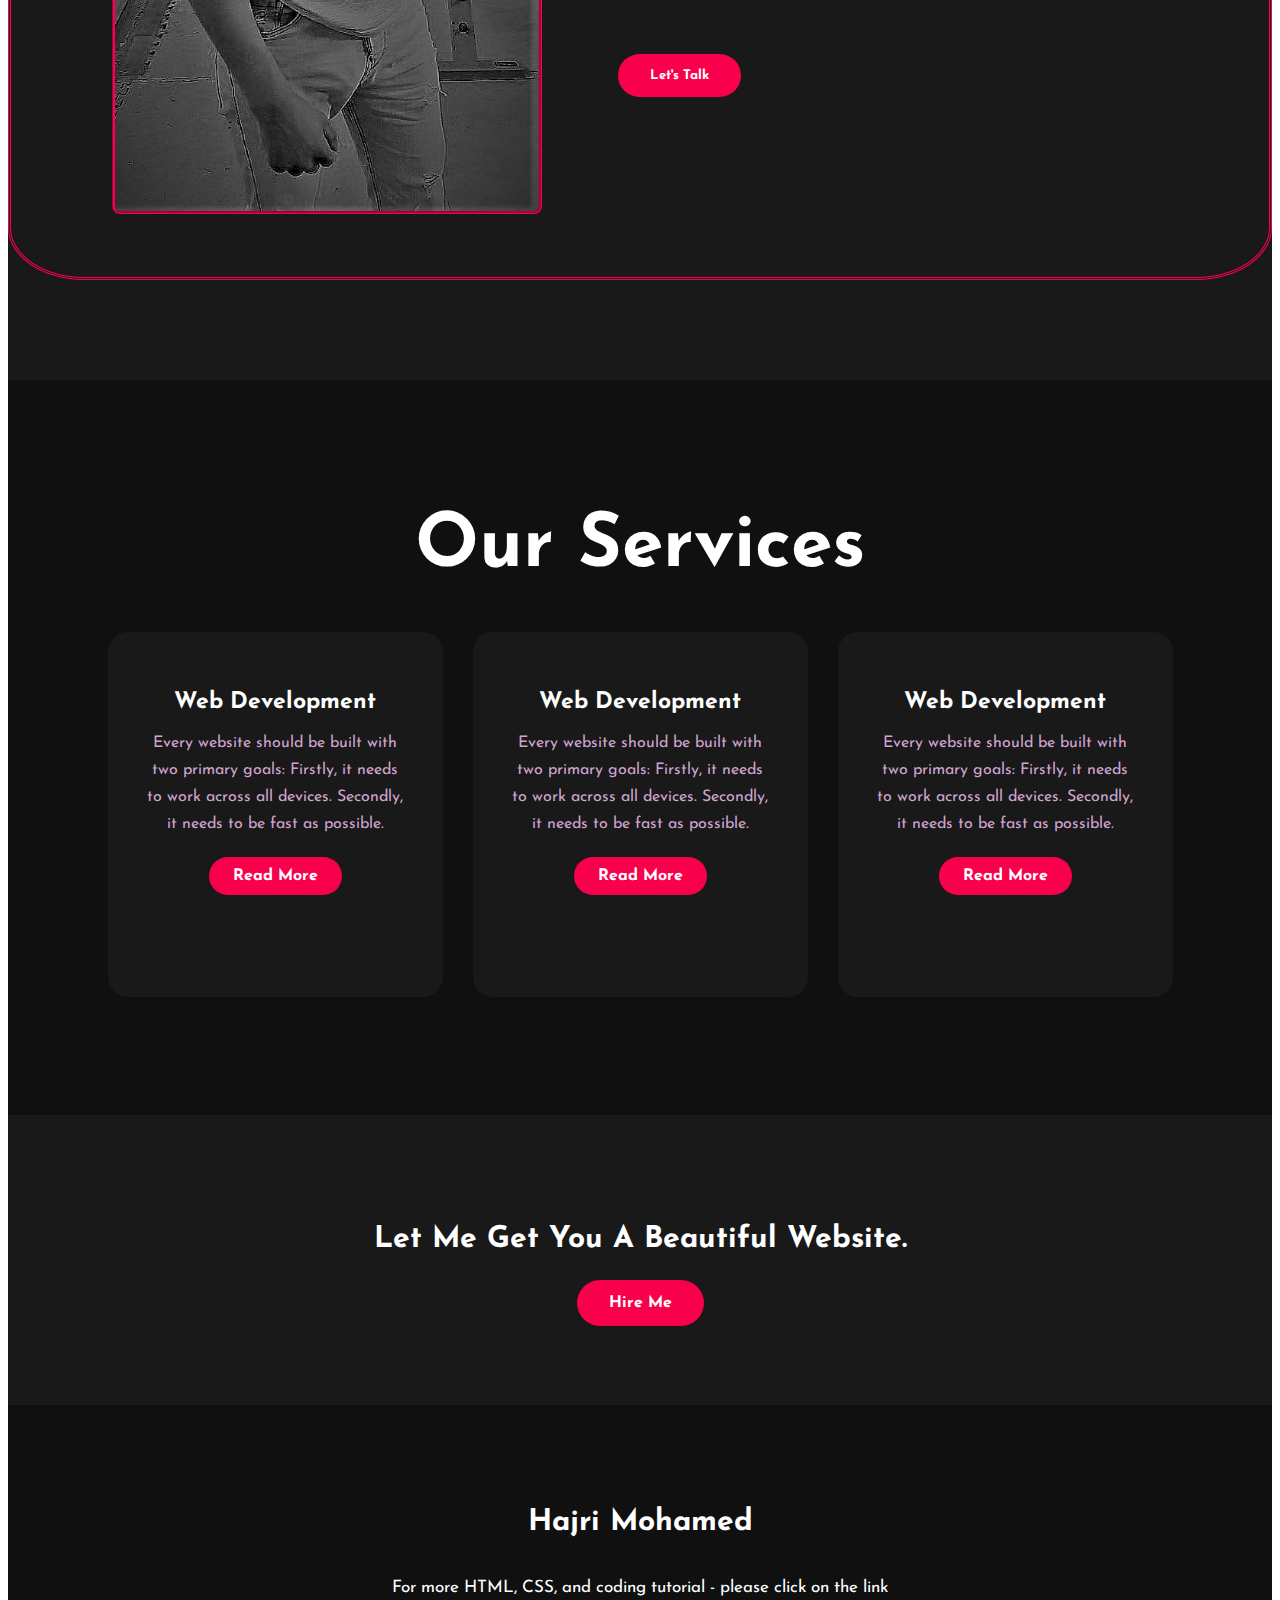
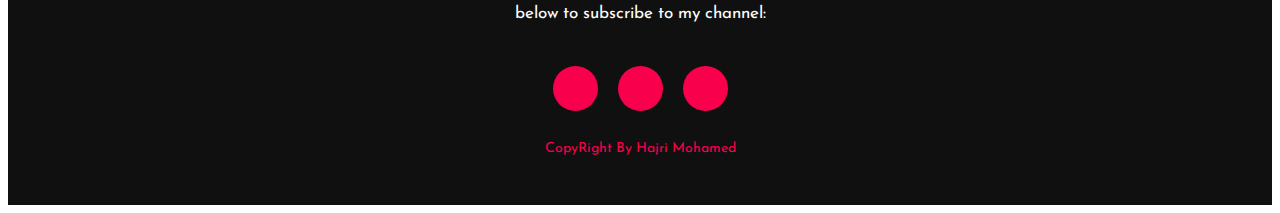
==== commit b92af44c: "Add files via upload" ====
--- a/index.html
+++ b/index.html
@@ -16,7 +16,7 @@
 	<header>
 	<div class="hero">
 		<nav>
-			<h2 class="logo">4éme Info N° 2<span> Goubellat</span></h2>
+			</p><h2 class="logo">4éme Info N° 2<span> Goubellat</span></h2>
 			<p>
                .
 			   . 
@@ -66,7 +66,7 @@
 	<!----About section start---->
 	<section class="about">
 		<div class="main">
-			<img src="img/main-img.png">
+			<img class="mohamed" src="img/main-img.png">
 			<div class="about-text">
 				<h2>About Me</h2>
 				<h5>Developer <span>& Designer</span></h5>
--- a/css/style.css
+++ b/css/style.css
@@ -5,7 +5,7 @@
 	box-sizing: border-box;
 }
 .hero{
-	width: 100%;
+	width: 120%;
     min-height: 100vh;
     align-items: center;
     background: url(../img/background.jpg)no-repeat ;
@@ -18,14 +18,15 @@
 	align-items: center;
 	justify-content: space-between;
 	padding-top: 45px;
-	padding-left: 8%;
-	padding-right: 8%;
+	padding-left: 1%;
+	padding-right: 1%;
 }
 .logo{
 	color: white;
-	font-size: 35px;
+	font-size:35px;
 	letter-spacing: 1px;
 	cursor: pointer;
+	position:relative;
 }
 span{
 	color: #f9004d;
@@ -107,7 +108,7 @@
 }
 
 .about{
-	width: 100%;
+	width: 120%;
 	padding: 100px 0px;
 	background-color: #191919;
 }
@@ -128,6 +129,10 @@
 	border-style: double;
 	border-color: #f9004d;
 	border-radius: 6%;
+	padding-left: 5%;
+	padding-top: 5%;
+	padding-bottom: 5%;
+	padding-right: 5%;
 	
 }
 .about-text h2{
@@ -168,7 +173,7 @@
 
 .service{
 	background: #101010;
-	width: 100%;
+	width: 120%;
 	padding: 100px 0px;
 }
 .title h2{
@@ -230,7 +235,7 @@
 	cursor: pointer;
 }
 .contact-me{
-	width: 100%;
+	width: 120%;
 	height: 290px;
 	background: #191919;
 	display: flex;
@@ -261,7 +266,7 @@
 }
 footer{
 	position: relative;
-	width: 100%;
+	width: 120%;
 	height: 400px;
 	background: #101010;
 	display: flex;
@@ -308,31 +313,41 @@
 	bottom: 35px;
 	font-size: 14px; 
 }
-
-@media (max-width:641px){
+.mohamed{
+	border-style: groove;
+	border-color: #f9004d;
+	border-radius: 8px;
+	
+}
+
+@media (min-width:1024px){
 	
 	.hero{
-		min-height:20vh;
-	}
-	.content{
-		position: absolute;
-	    top: 20%;
-	    left:2%;
-	    transform: translateY(-10%);
-
-	}
-	.hero-content h2{
-        font-size: 1em;
-    }
-
-    .hero-content h3{
-        font-size: 1.6em;
-    }
-
-
-
-	
-	
-	}
-	
-
+		width:100%;
+	}
+	.about{
+		width:100%;
+	}
+	.service{
+		width: 100%;
+	}
+	.contact-me{
+		width:100%
+	}
+	footer{
+		width:100%;
+	}
+	
+
+
+	
+	
+	}
+	@media (max-width:1024px){
+		.logo{
+			width: 100%;
+			font-size:50px;
+		}
+	}
+	
+
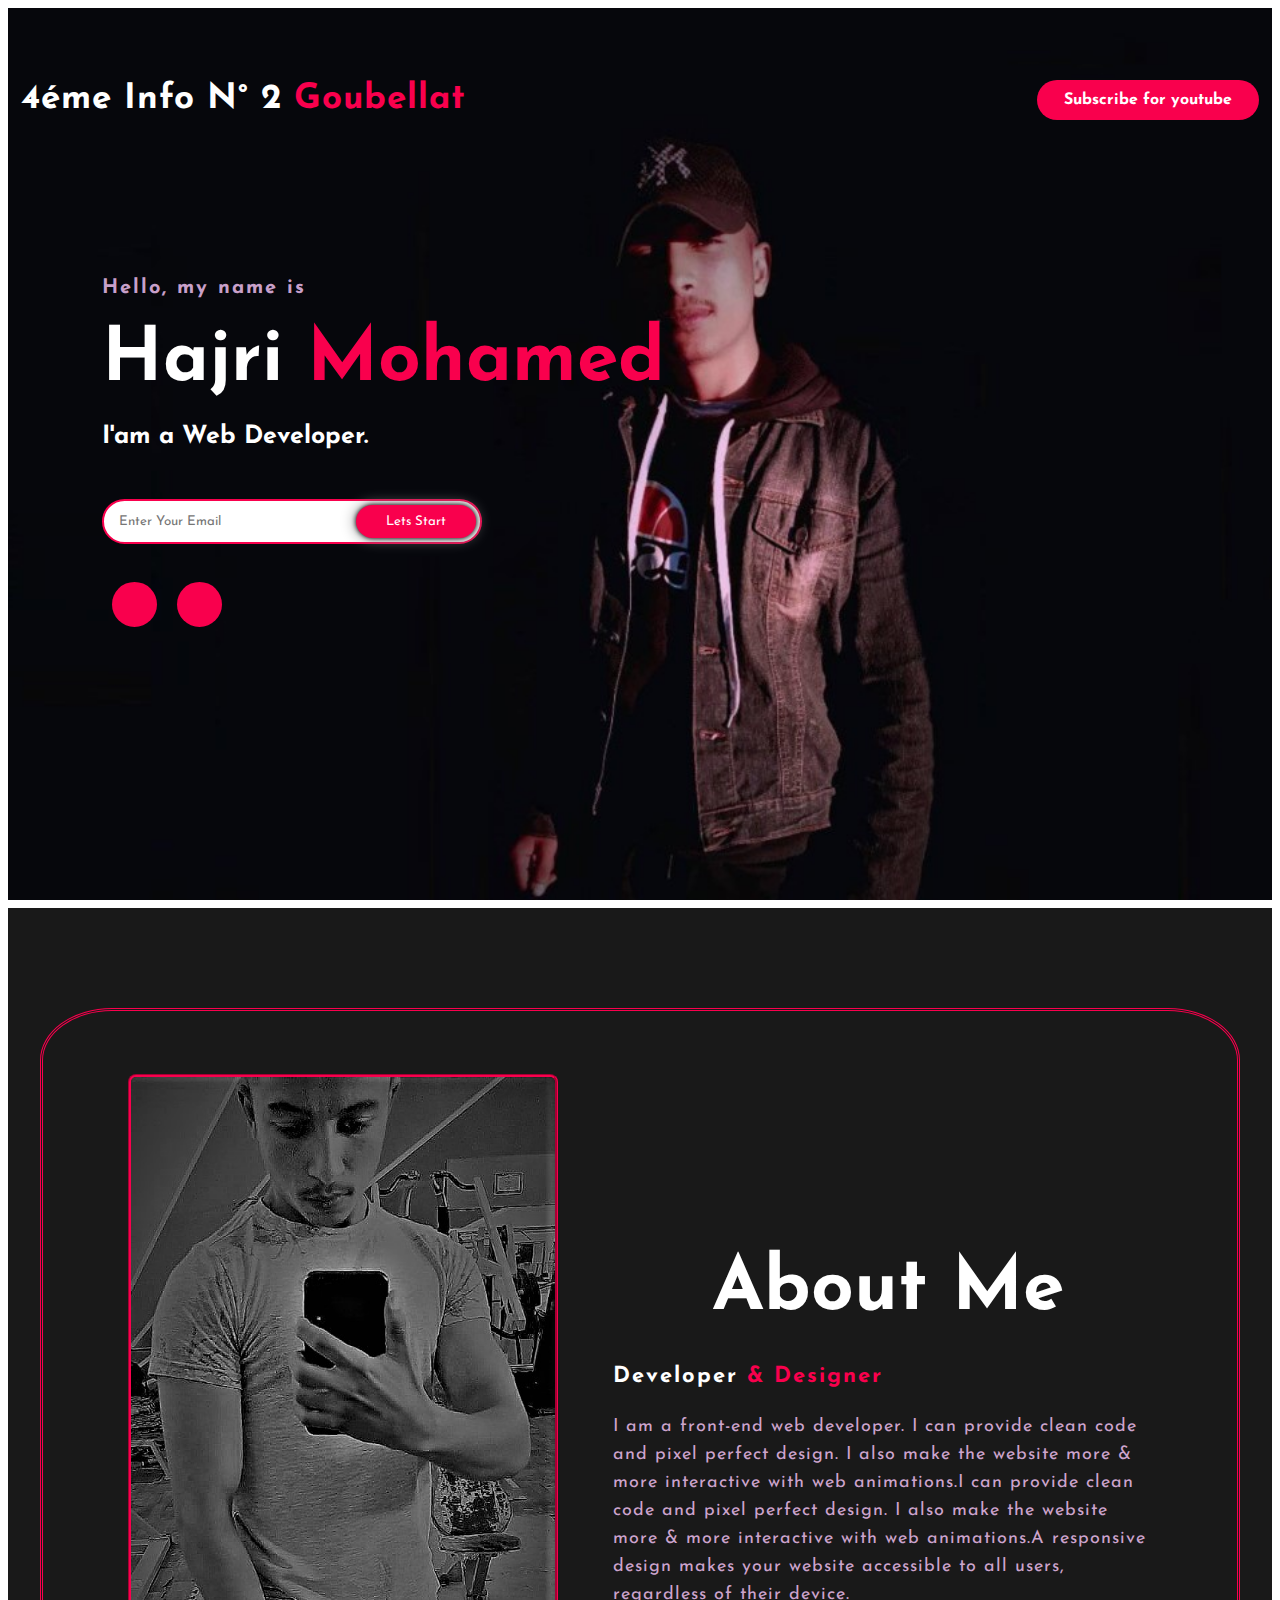
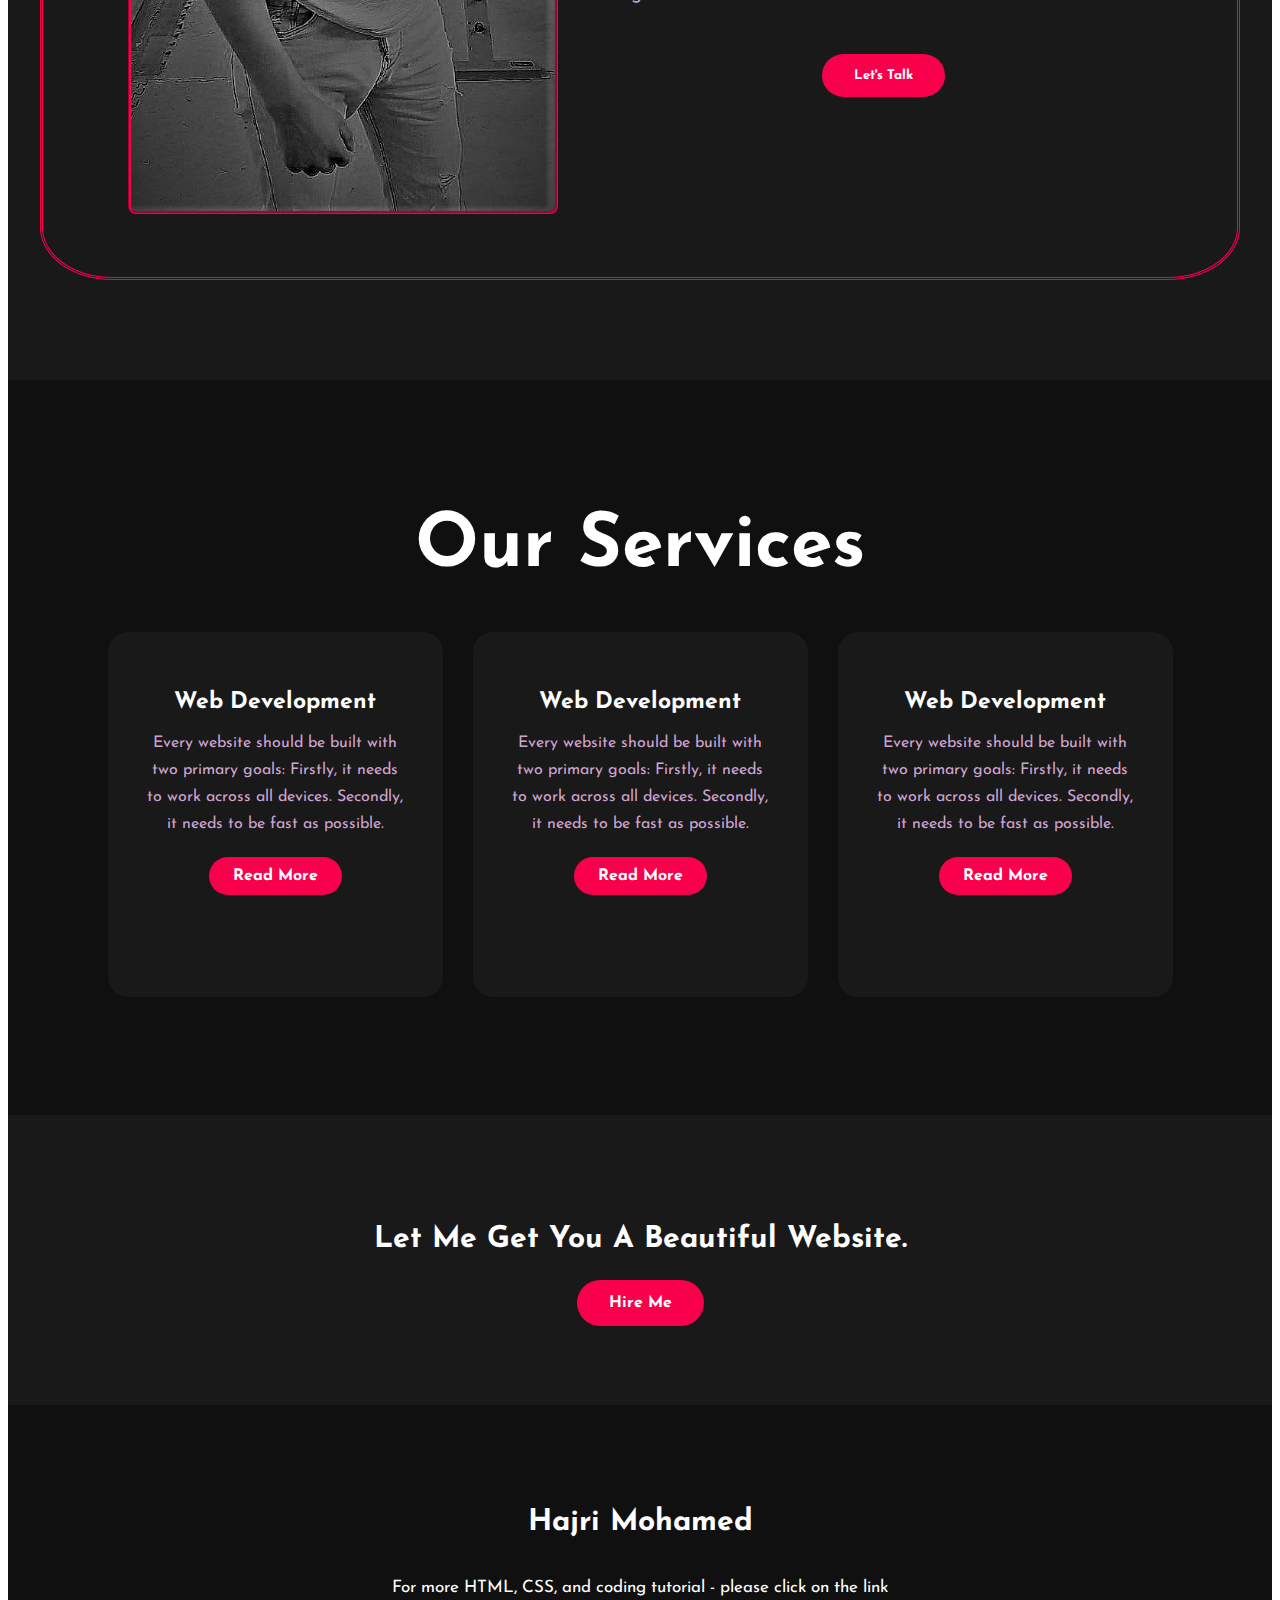
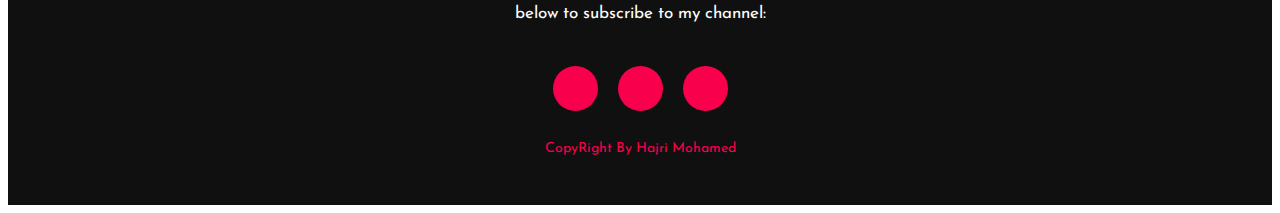
==== commit ab719c78: "Add files via upload" ====
--- a/index.html
+++ b/index.html
@@ -16,26 +16,7 @@
 	<header>
 	<div class="hero">
 		<nav>
-			</p><h2 class="logo">4éme Info N° 2<span> Goubellat</span></h2>
-			<p>
-               .
-			   . 
-			   . 
-			   . 
-			   
-
-
-
-			</p>
-			<p>
-
-			</p>
-			<p>
-
-			</p>
-			<ul>
-				<li><a href="#">Contact Us</a></li>
-			</ul>
+			<h2 class="logo">4éme Info N° 2<span> Goubellat</span></h2>
 			<a href="https://www.youtube.com/channel/UC2hRZ5zPOb7Z1HympjXGqew" class="btn">Subscribe for youtube</a>
 		</nav>
 	</header>
--- a/css/style.css
+++ b/css/style.css
@@ -121,7 +121,7 @@
 }
 .main{
 	width:1300px;
-	max-width: 100%;
+	max-width: 95%;
 	margin: 0 auto;
 	display: flex;
 	align-items: center;
@@ -134,12 +134,14 @@
 	padding-bottom: 5%;
 	padding-right: 5%;
 	
+	
 }
 .about-text h2{
 	color: white;
 	font-size: 75px;
 	text-transform: capitalize;
 	margin-bottom: 20px;
+	margin-left:20%;
 }
 .about-text h5{
 	color: white;
@@ -147,6 +149,7 @@
 	font-size: 22px;
 	margin-bottom: 25px;
 	text-transform: capitalize;
+	margin-left:2%;
 }
 .about-text p{
 	color: #fcfc;
@@ -154,6 +157,7 @@
 	line-height: 28px;
 	font-size: 18px;
 	margin-bottom: 45px;
+	margin-left:2%;
 }
 button{
 	background-color:#f9004d;
@@ -163,7 +167,8 @@
 	font-weight: bold;
 	padding: 13px 30px;
 	border-radius: 30px;
-	transition: .4s; 
+	transition: 4s; 
+	margin-left:40%;
 }
 button:hover{
 	background-color: transparent;
@@ -348,6 +353,9 @@
 			width: 100%;
 			font-size:50px;
 		}
-	}
-	
-
+		.btn{
+			font-size: 50px;
+		}
+	}
+	
+
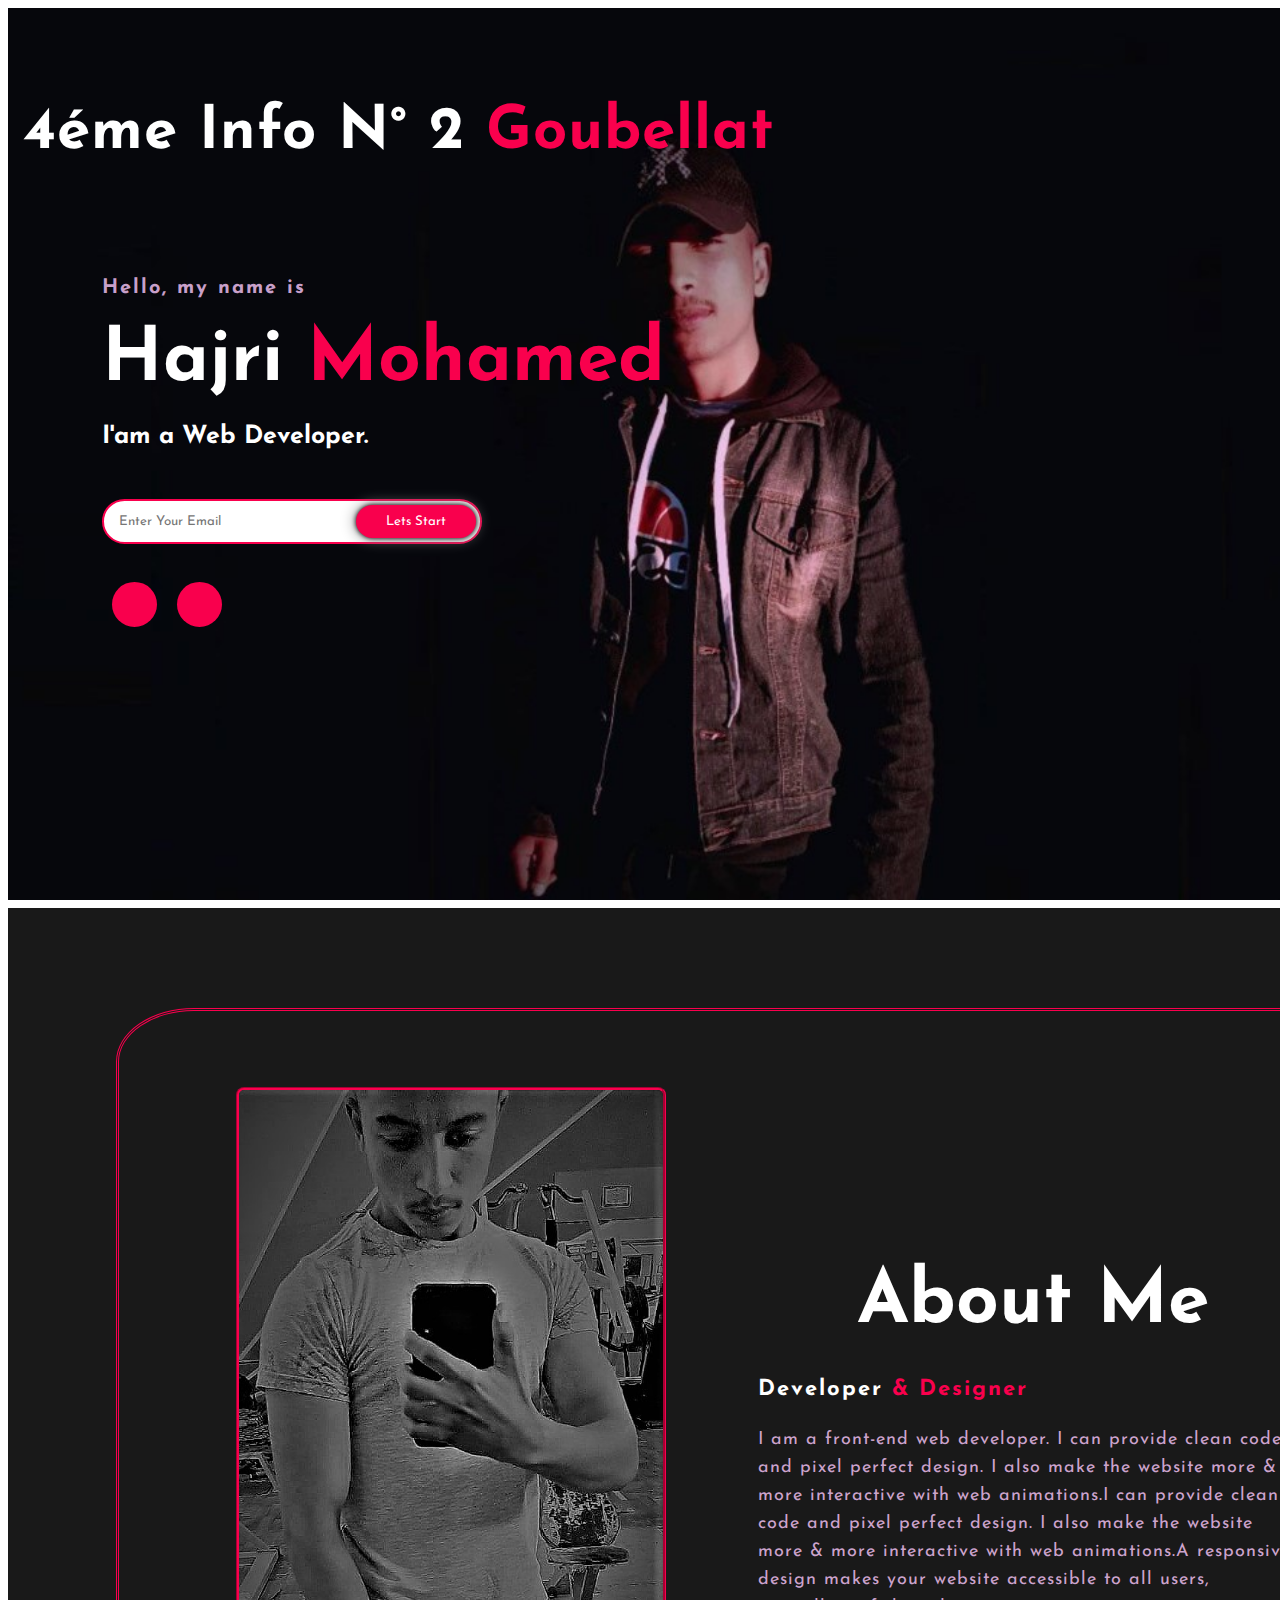
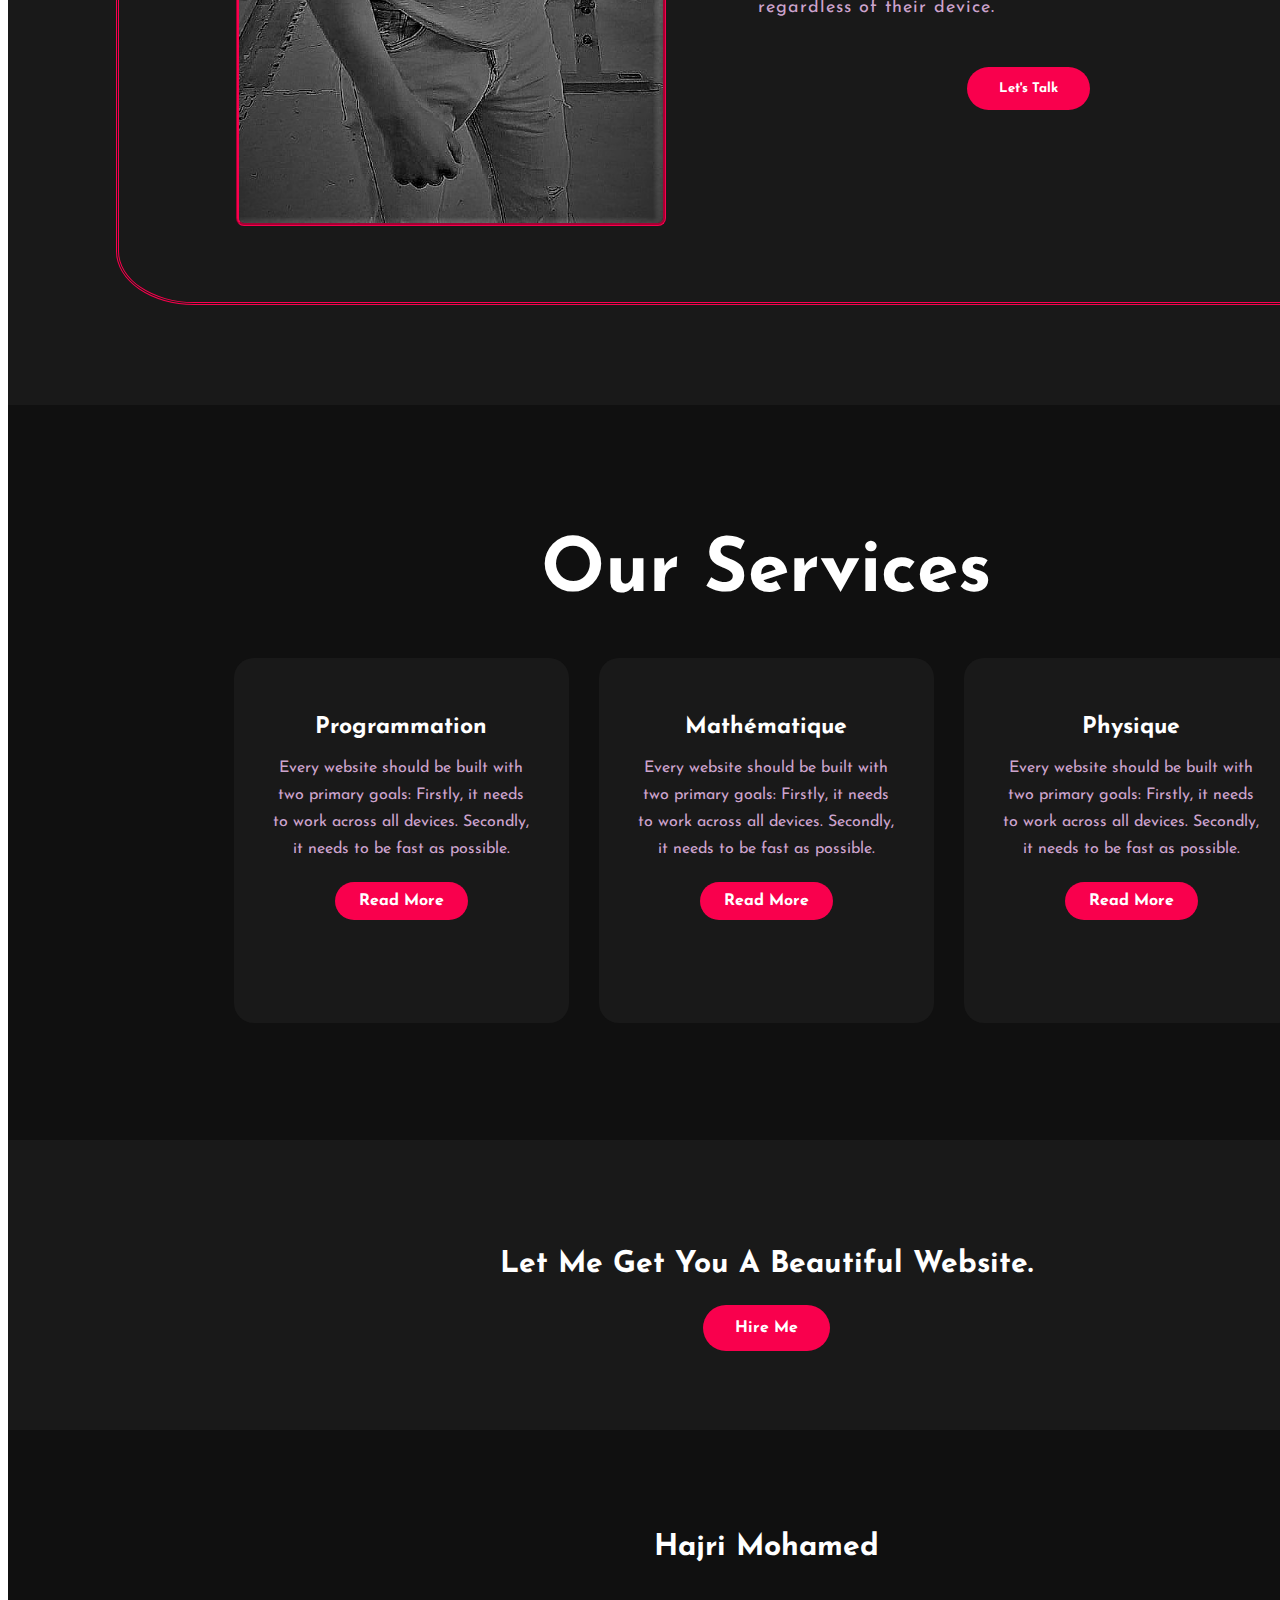
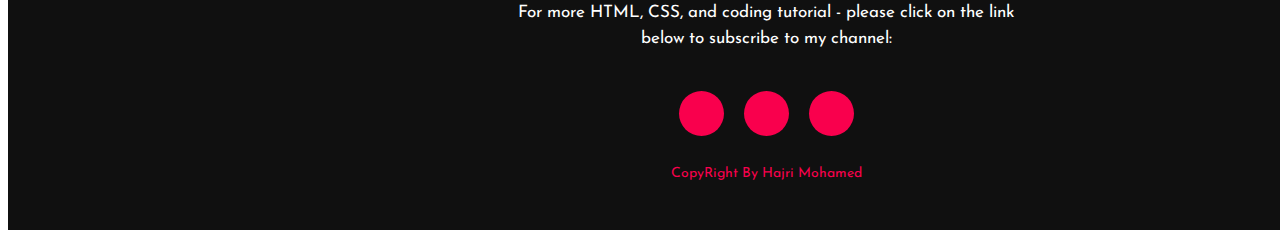
==== commit ca02c2d2: "Add files via upload" ====
--- a/index.html
+++ b/index.html
@@ -66,7 +66,7 @@
 		<div class="box">
 			<div class="card">
 				<i class="fas fa-bars"></i>
-				<h5>Web Development</h5>
+				<h5>Programmation</h5>
 				<div class="pra">
 					<p>Every website should be built with two primary goals: Firstly, it needs to work across all devices. Secondly, it needs to be fast as possible.</p>
 
@@ -78,7 +78,7 @@
 
 			<div class="card">
 				<i class="far fa-user"></i>
-				<h5>Web Development</h5>
+				<h5>Mathématique</h5>
 				<div class="pra">
 					<p>Every website should be built with two primary goals: Firstly, it needs to work across all devices. Secondly, it needs to be fast as possible.</p>
 
@@ -90,7 +90,7 @@
 
 			<div class="card">
 				<i class="far fa-bell"></i>
-				<h5>Web Development</h5>
+				<h5>Physique</h5>
 				<div class="pra">
 					<p>Every website should be built with two primary goals: Firstly, it needs to work across all devices. Secondly, it needs to be fast as possible.</p>
 
--- a/css/style.css
+++ b/css/style.css
@@ -325,7 +325,7 @@
 	
 }
 
-@media (min-width:1024px){
+@media (min-width:1331px){
 	
 	.hero{
 		width:100%;
@@ -344,18 +344,14 @@
 	}
 	
 
-
-	
-	
-	}
-	@media (max-width:1024px){
+	
+	
+	}
+	@media (max-width:1331px){
 		.logo{
-			width: 100%;
-			font-size:50px;
+			font-size:60px;
 		}
-		.btn{
-			font-size: 50px;
-		}
-	}
-	
-
+		
+	}
+	
+
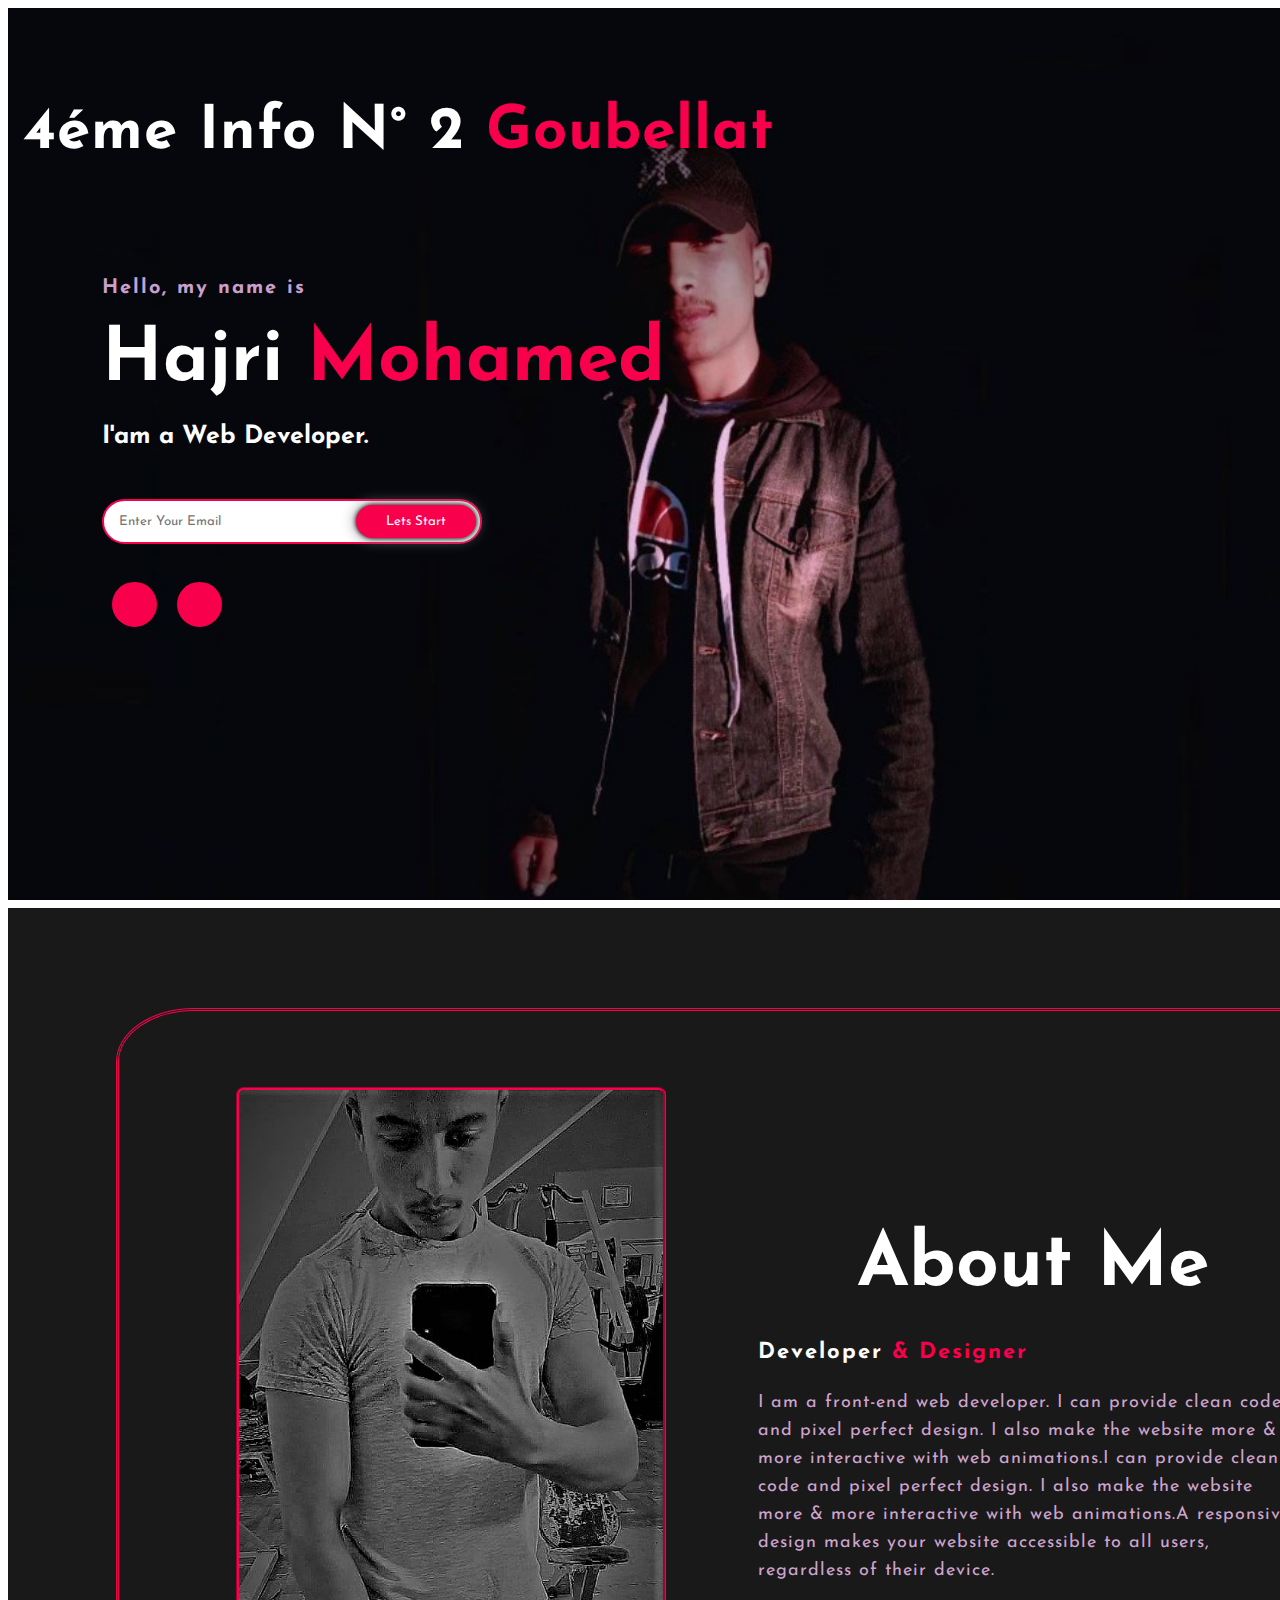
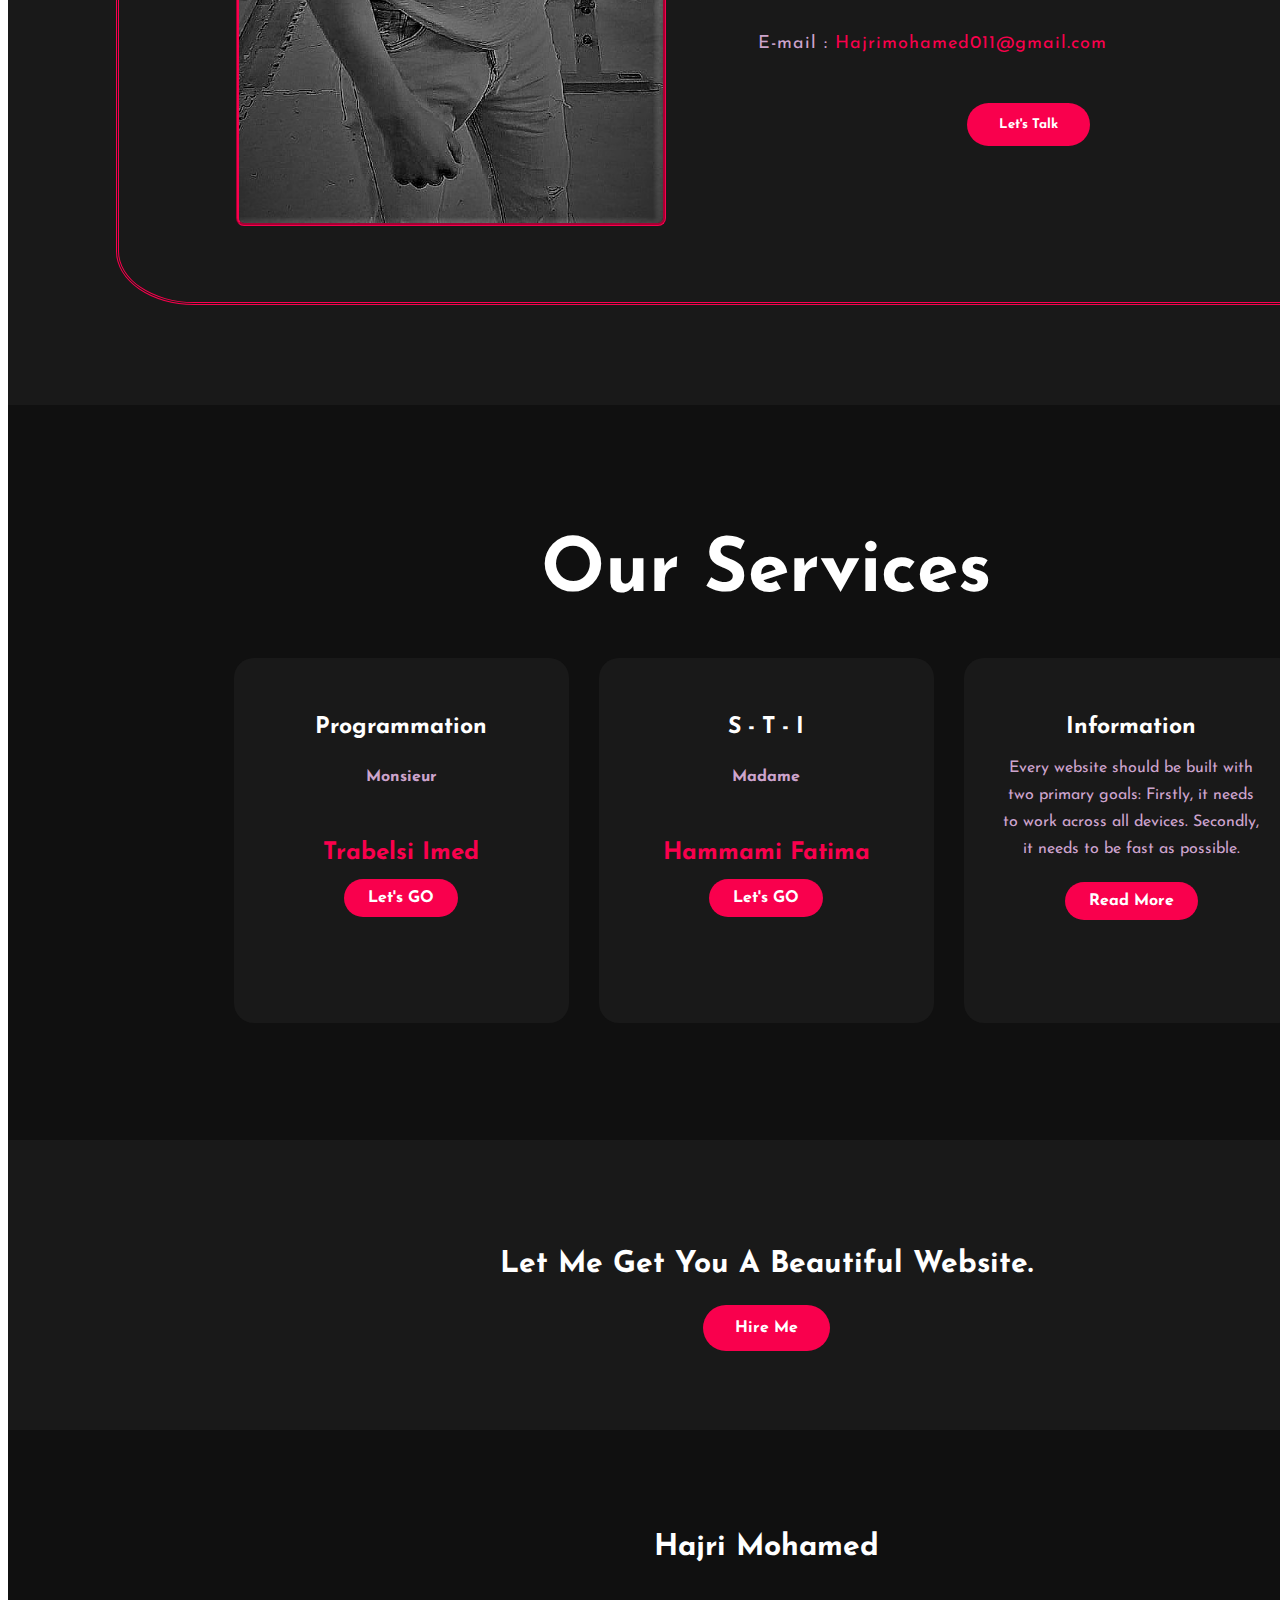
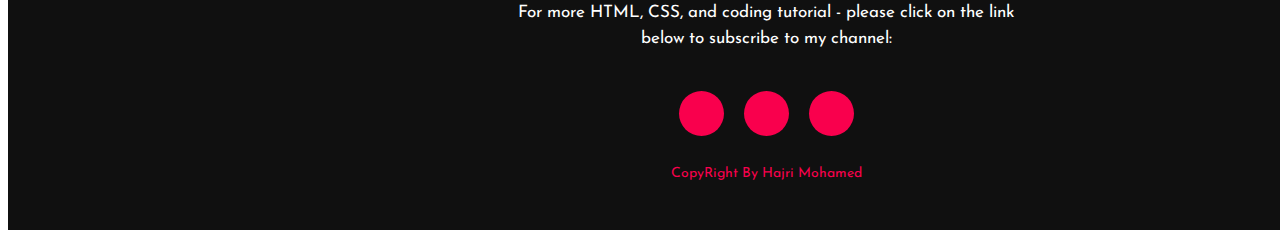
==== commit 46881e12: "Add files via upload" ====
--- a/index.html
+++ b/index.html
@@ -28,8 +28,9 @@
 			<h3>I'am a Web Developer.</h3>
 			<div class="newslatter">
 				<form>
+					
 					<input type="email" name="email" id="mail" placeholder="Enter Your Email">
-					<input type="submit" name="submit" value="Lets Start">
+					<input type="submit" name="submit" value="Lets Start" >
 				</form>
 				<p>
 					<p><p></p>
@@ -52,7 +53,11 @@
 				<h2>About Me</h2>
 				<h5>Developer <span>& Designer</span></h5>
 				<p>I am a front-end web developer. I can provide clean code and pixel perfect design. I also make the website more & more interactive with web animations.I can provide clean code and pixel perfect design. I also make the website more & more interactive with web animations.A responsive design makes your website accessible to all users, regardless of their device.</p>
+				<p> </p>
+				<p> </p>
+				<p>E-mail : <span>Hajrimohamed011@gmail.com</span></p>
 				<button type="button">Let's Talk</button>
+				
 			</div>
 		</div>
 	</section>
@@ -68,34 +73,34 @@
 				<i class="fas fa-bars"></i>
 				<h5>Programmation</h5>
 				<div class="pra">
-					<p>Every website should be built with two primary goals: Firstly, it needs to work across all devices. Secondly, it needs to be fast as possible.</p>
+					<h3><p> Monsieur  </p></h3><h2><span> Trabelsi Imed</span></h2>
 
 					<p style="text-align: center;">
-						<a class="button" href="#">Read More</a>
+						<a class="button" href="prog.html">Let's GO</a>
 					</p>
 				</div>
 			</div>
 
 			<div class="card">
 				<i class="far fa-user"></i>
-				<h5>Mathématique</h5>
+				<h5>S - T - I</h5>
 				<div class="pra">
-					<p>Every website should be built with two primary goals: Firstly, it needs to work across all devices. Secondly, it needs to be fast as possible.</p>
+					<h3><p>Madame</p></h3><h2><span> Hammami Fatima</span></h2>
 
 					<p style="text-align: center;">
-						<a class="button" href="#">Read More</a>
+						<a class="button" href="sti.html">Let's GO</a>
 					</p>
 				</div>
 			</div>
 
 			<div class="card">
 				<i class="far fa-bell"></i>
-				<h5>Physique</h5>
+				<h5>Information</h5>
 				<div class="pra">
 					<p>Every website should be built with two primary goals: Firstly, it needs to work across all devices. Secondly, it needs to be fast as possible.</p>
 
 					<p style="text-align: center;">
-						<a class="button" href="#">Read More</a>
+						<a class="button" href="app.html">Read More</a>
 					</p>
 				</div>
 			</div>
@@ -105,7 +110,7 @@
 	<!------Contact Me------>
 	<div class="contact-me">
 		<p>Let Me Get You A Beautiful Website.</p>
-		<a class="button-two" href="#">Hire Me</a>
+		<a class="button-two" href="https://wordpress.com/fr/?aff=27964">Hire Me</a>
 	</div>
 
 	<!------footer start--------->
